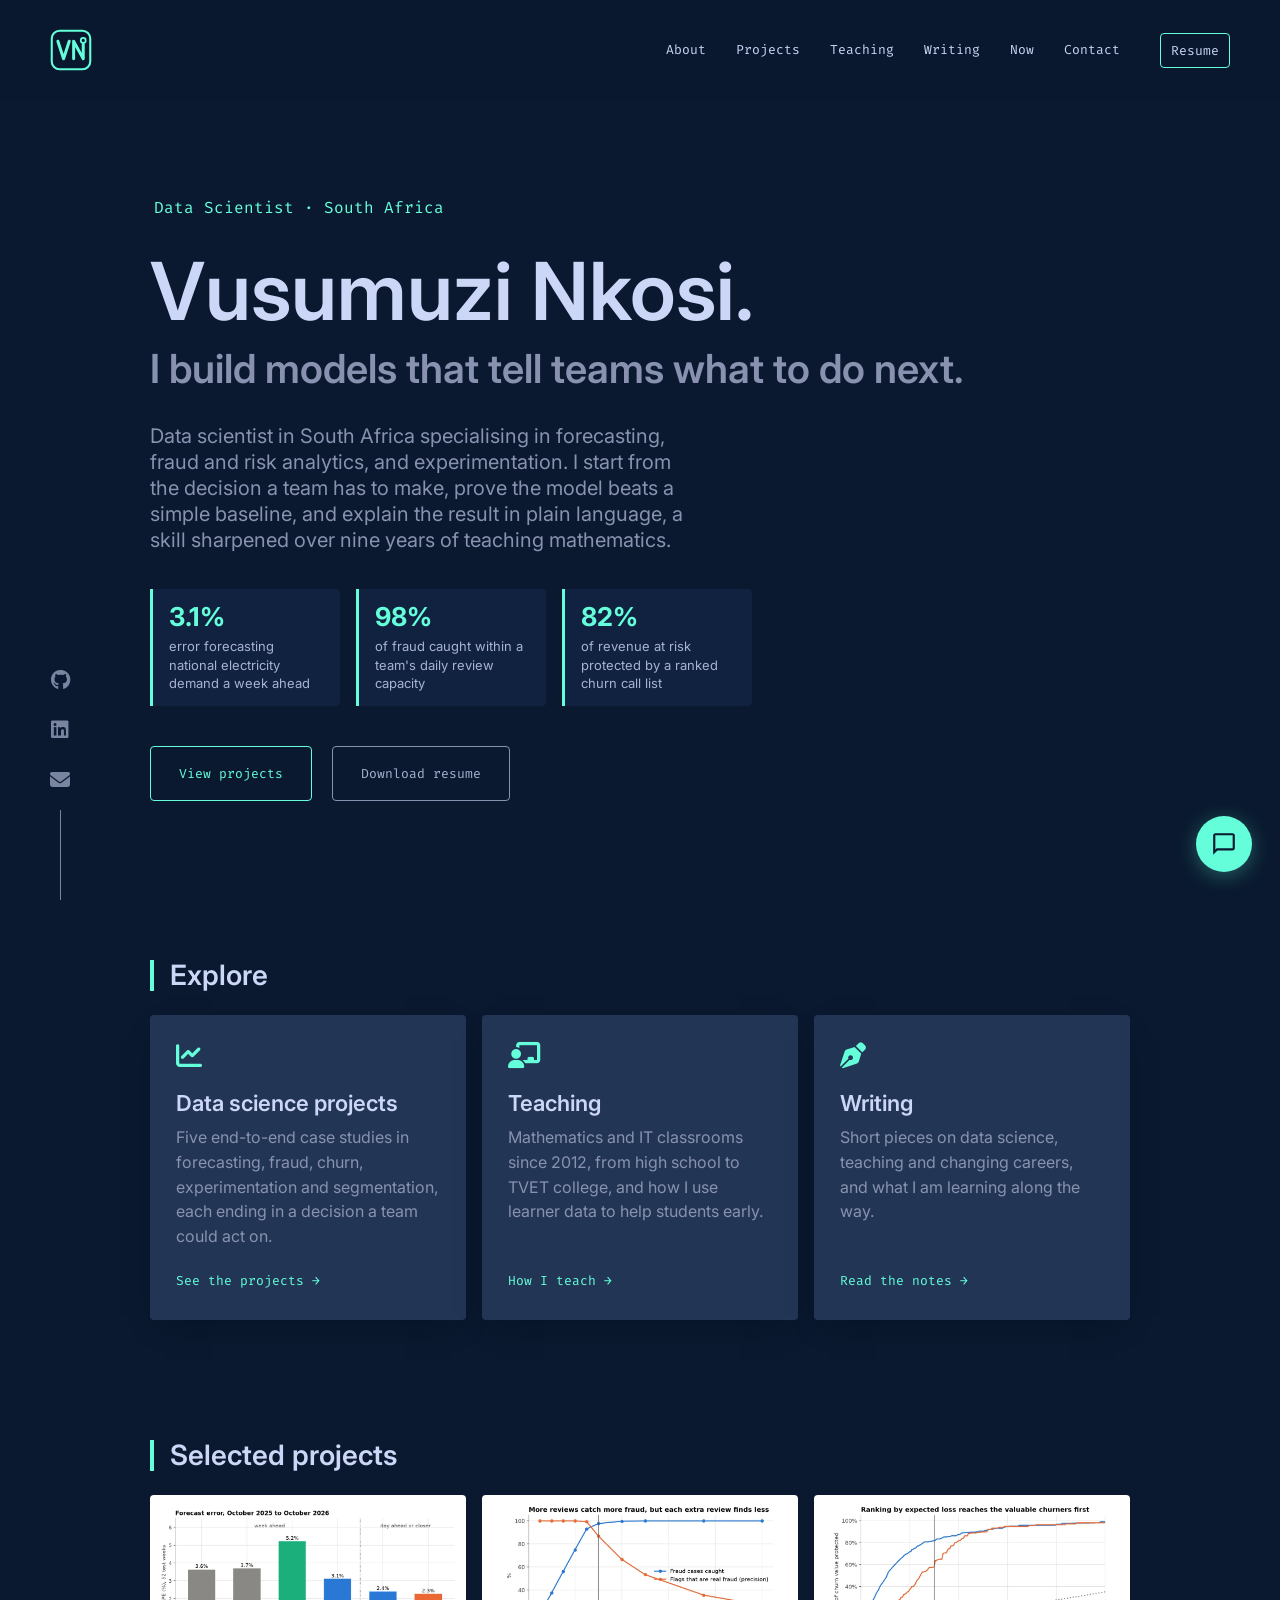
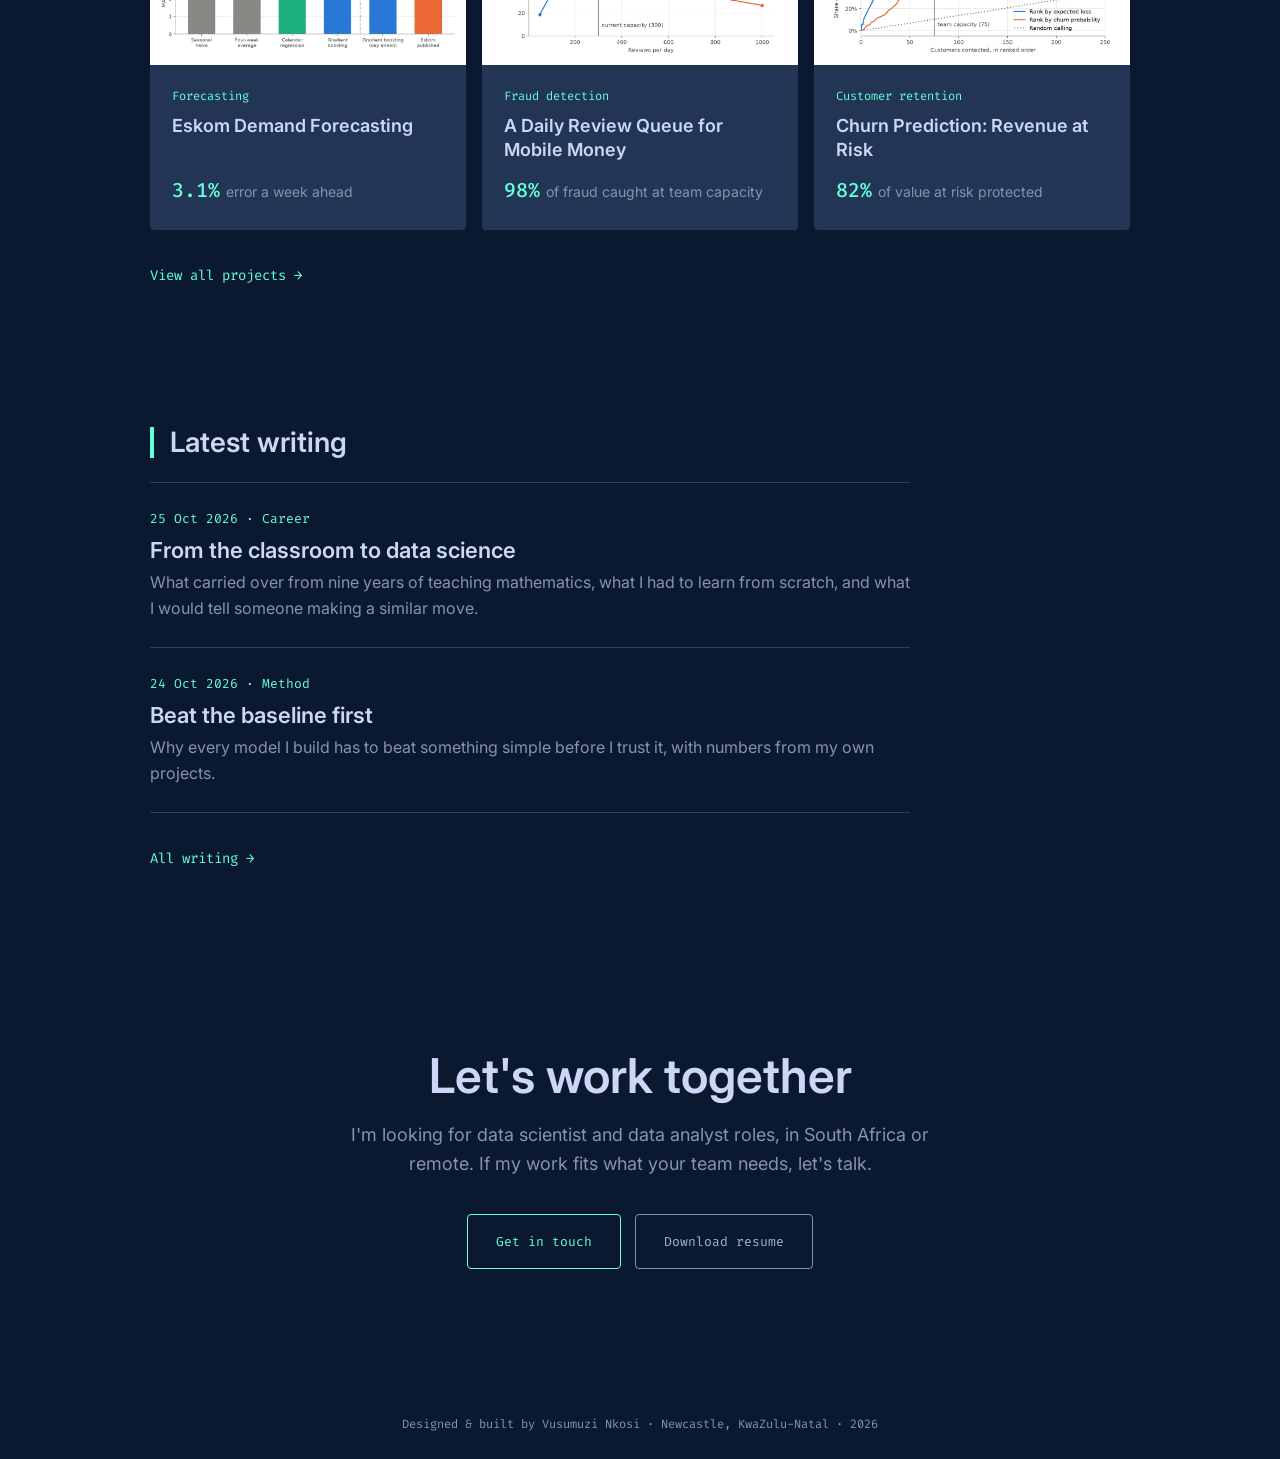
==== index.html @ 7692be63 "Make secondary buttons look the same on every page The homepage hero showed 'Download resume' in gre" ====
<!DOCTYPE html>
<html lang="en">
<head>
    <meta charset="UTF-8">
    <meta name="viewport" content="width=device-width, initial-scale=1.0">
    <title>Vusumuzi Nkosi | Data Scientist | Forecasting, Fraud &amp; Risk Analytics, Experimentation</title>
    <meta name="description" content="Data scientist in South Africa and mathematics lecturer at Majuba TVET College. Projects in forecasting, fraud detection, churn, A/B testing and segmentation, plus writing on data science, teaching and changing careers.">
    <meta property="og:type" content="website">
    <meta property="og:title" content="Vusumuzi Nkosi | Data Scientist | Forecasting, Fraud &amp; Risk Analytics, Experimentation">
    <meta property="og:description" content="Data scientist in South Africa and mathematics lecturer at Majuba TVET College. Projects in forecasting, fraud detection, churn, A/B testing and segmentation, plus writing on data science, teaching and changing careers.">
    <meta property="og:url" content="https://vusumuzinkosi.github.io/">
    <meta property="og:image" content="https://vusumuzinkosi.github.io/assets/images/social-preview.jpg">
    <meta property="og:image:width" content="1200">
    <meta property="og:image:height" content="630">
    <meta property="og:site_name" content="Vusumuzi Nkosi">
    <meta name="twitter:card" content="summary_large_image">
    <meta name="twitter:image" content="https://vusumuzinkosi.github.io/assets/images/social-preview.jpg">
    <link rel="canonical" href="https://vusumuzinkosi.github.io/">
    <meta name="theme-color" content="#0a192f">
    <script type="application/ld+json">
{
      "@context": "https://schema.org",
      "@type": "Person",
      "name": "Vusumuzi Nkosi",
      "jobTitle": "Data Scientist",
      "url": "https://vusumuzinkosi.github.io/",
      "image": "https://vusumuzinkosi.github.io/assets/images/profile-photo.jpg",
      "email": "mailto:vusizwe@rocketmail.com",
      "address": {
        "@type": "PostalAddress",
        "addressLocality": "Newcastle",
        "addressRegion": "KwaZulu-Natal",
        "addressCountry": "ZA"
      },
      "sameAs": [
        "https://github.com/vusumuzinkosi",
        "https://www.linkedin.com/in/vusumuzinkosi/"
      ],
      "knowsAbout": [
        "Data science",
        "Machine learning",
        "Time-series forecasting",
        "Fraud detection",
        "Churn prediction",
        "A/B testing",
        "Customer segmentation",
        "Python",
        "SQL"
      ],
      "alumniOf": [
        {
          "@type": "CollegeOrUniversity",
          "name": "University of South Africa"
        },
        {
          "@type": "CollegeOrUniversity",
          "name": "University of the Western Cape"
        }
      ]
    }
    </script>
    <link rel="icon" type="image/svg+xml" href="favicon.svg">
    <link rel="icon" type="image/png" sizes="32x32" href="favicon-32x32.png">
    <link rel="apple-touch-icon" sizes="180x180" href="apple-touch-icon.png">
    <link rel="preconnect" href="https://fonts.googleapis.com">
    <link rel="preconnect" href="https://fonts.gstatic.com" crossorigin>
    <link href="https://fonts.googleapis.com/css2?family=Fira+Code:wght@300;400;500;600&family=Inter:wght@300;400;500;600;700&display=swap" rel="stylesheet">
    <link rel="stylesheet" href="https://cdnjs.cloudflare.com/ajax/libs/font-awesome/6.4.2/css/all.min.css">
    <link rel="stylesheet" href="assets/css/style.css?v=20261024f">
    <link rel="stylesheet" href="assets/css/site.css?v=20261025a">
    <link rel="stylesheet" href="chatbot/chatbot.css?v=20261024f">
</head>
<body>
    <a class="skip-link" href="#main">Skip to content</a>

    <div class="social-links-fixed">
        <ul>
            <li><a href="https://github.com/vusumuzinkosi" target="_blank" rel="noopener" aria-label="GitHub"><i class="fab fa-github"></i></a></li>
            <li><a href="https://www.linkedin.com/in/vusumuzinkosi/" target="_blank" rel="noopener" aria-label="LinkedIn"><i class="fab fa-linkedin"></i></a></li>
            <li><a href="mailto:vusizwe@rocketmail.com" aria-label="Email"><i class="fas fa-envelope"></i></a></li>
        </ul>
    </div>

    <header class="header">
        <nav class="nav" aria-label="Main">
            <div class="nav-logo">
                <a href="./" aria-label="Vusumuzi Nkosi, home"><svg class="logo-mark" viewBox="0 0 48 48" width="42" height="42" aria-hidden="true" focusable="false"><rect x="2" y="2" width="44" height="44" rx="9" fill="none" stroke="#64ffda" stroke-width="2.4"/><polyline points="9,14 15.5,34 22,14" fill="none" stroke="#64ffda" stroke-width="3.4" stroke-linecap="round" stroke-linejoin="round"/><polyline points="27,34 27,14 38,34 38,17" fill="none" stroke="#64ffda" stroke-width="3.4" stroke-linecap="round" stroke-linejoin="round"/><circle cx="38" cy="13" r="2.8" fill="#0a192f" stroke="#64ffda" stroke-width="2"/></svg></a>
            </div>
            <button class="nav-toggle" type="button" aria-controls="nav-menu" aria-expanded="false" aria-label="Open menu"><span></span></button>
            <div class="nav-menu" id="nav-menu">
                <ol>
                    <li><a href="about.html">About</a></li>
                    <li><a href="projects/">Projects</a></li>
                    <li><a href="teaching.html">Teaching</a></li>
                    <li><a href="writing/">Writing</a></li>
                    <li><a href="now.html">Now</a></li>
                    <li><a href="contact.html">Contact</a></li>
                </ol>
                <a href="assets/Vusumuzi_Nkosi_Resume.pdf?v=20261024h" target="_blank" rel="noopener" class="nav-cv-button">Resume</a>
            </div>
        </nav>
    </header>
    <div class="nav-scrim"></div>

    <main id="main">
        <section class="hero">
            <div class="container">
                <p class="hero-intro">Data Scientist &middot; South Africa</p>
                <h1 class="hero-title">Vusumuzi Nkosi.</h1>
                <p class="hero-subtitle">I build models that tell teams what to do next.</p>
                <p class="hero-description">
                    Data scientist in South Africa specialising in forecasting, fraud and risk analytics,
                    and experimentation. I start from the decision a team has to make, prove the model
                    beats a simple baseline, and explain the result in plain language, a skill sharpened
                    over nine years of teaching mathematics.
                </p>
                <ul class="hero-highlights">
                    <li><strong>3.1%</strong><span>error forecasting national electricity demand a week ahead</span></li>
                    <li><strong>98%</strong><span>of fraud caught within a team's daily review capacity</span></li>
                    <li><strong>82%</strong><span>of revenue at risk protected by a ranked churn call list</span></li>
                </ul>
                <a href="projects/" class="cta-button">View projects</a>
                <a href="assets/Vusumuzi_Nkosi_Resume.pdf?v=20261024h" class="cta-button cta-secondary" target="_blank" rel="noopener">Download resume</a>
            </div>
        </section>

        <section class="page-section" aria-labelledby="explore-h">
            <h2 class="section-heading" id="explore-h">Explore</h2>
            <ul class="explore-grid">
                <li><a class="explore-card" href="projects/">
                    <i class="fas fa-chart-line" aria-hidden="true"></i>
                    <h3>Data science projects</h3>
                    <p>Five end-to-end case studies in forecasting, fraud, churn, experimentation and segmentation, each ending in a decision a team could act on.</p>
                    <span class="card-link">See the projects &rarr;</span>
                </a></li>
                <li><a class="explore-card" href="teaching.html">
                    <i class="fas fa-chalkboard-teacher" aria-hidden="true"></i>
                    <h3>Teaching</h3>
                    <p>Mathematics and IT classrooms since 2012, from high school to TVET college, and how I use learner data to help students early.</p>
                    <span class="card-link">How I teach &rarr;</span>
                </a></li>
                <li><a class="explore-card" href="writing/">
                    <i class="fas fa-pen-nib" aria-hidden="true"></i>
                    <h3>Writing</h3>
                    <p>Short pieces on data science, teaching and changing careers, and what I am learning along the way.</p>
                    <span class="card-link">Read the notes &rarr;</span>
                </a></li>
            </ul>
        </section>

        <section class="page-section" aria-labelledby="sel-h">
            <h2 class="section-heading" id="sel-h">Selected projects</h2>
            <ul class="mini-projects">
                    <li><a class="mini-project" href="projects/eskom-demand-forecasting.html">
                        <img src="assets/images/projects/eskom-model-comparison.webp" alt="" loading="lazy" width="1000" height="485">
                        <div class="mini-body">
                            <p class="mini-overline">Forecasting</p>
                            <h3>Eskom Demand Forecasting</h3>
                            <p class="mini-stat"><strong>3.1%</strong>error a week ahead</p>
                        </div>
                    </a></li>
                    <li><a class="mini-project" href="projects/fraud-detection-mobile-money.html">
                        <img src="assets/images/projects/fraud-capacity-tradeoff.webp" alt="" loading="lazy" width="1000" height="564">
                        <div class="mini-body">
                            <p class="mini-overline">Fraud detection</p>
                            <h3>A Daily Review Queue for Mobile Money</h3>
                            <p class="mini-stat"><strong>98%</strong>of fraud caught at team capacity</p>
                        </div>
                    </a></li>
                    <li><a class="mini-project" href="projects/churn-prediction-revenue-at-risk.html">
                        <img src="assets/images/projects/churn-value-captured.webp" alt="" loading="lazy" width="1000" height="543">
                        <div class="mini-body">
                            <p class="mini-overline">Customer retention</p>
                            <h3>Churn Prediction: Revenue at Risk</h3>
                            <p class="mini-stat"><strong>82%</strong>of value at risk protected</p>
                        </div>
                    </a></li>
            </ul>
            <p class="section-more"><a href="projects/">View all projects &rarr;</a></p>
        </section>

        <section class="page-section" aria-labelledby="writing-h">
            <h2 class="section-heading" id="writing-h">Latest writing</h2>
            <ul class="post-list">
                    <li><a href="writing/from-the-classroom-to-data-science.html">
                        <span class="post-meta">25 Oct 2026 &middot; Career</span>
                        <h3>From the classroom to data science</h3>
                        <p>What carried over from nine years of teaching mathematics, what I had to learn from scratch, and what I would tell someone making a similar move.</p>
                    </a></li>
                    <li><a href="writing/beat-the-baseline-first.html">
                        <span class="post-meta">24 Oct 2026 &middot; Method</span>
                        <h3>Beat the baseline first</h3>
                        <p>Why every model I build has to beat something simple before I trust it, with numbers from my own projects.</p>
                    </a></li>
            </ul>
            <p class="section-more"><a href="writing/">All writing &rarr;</a></p>
        </section>

        <section class="closing-cta">
            <h2>Let's work together</h2>
            <p>I'm looking for data scientist and data analyst roles, in South Africa or remote. If my work fits what your team needs, let's talk.</p>
            <div class="button-row">
                <a class="cta-button" href="contact.html">Get in touch</a>
                <a class="cta-button cta-secondary" href="assets/Vusumuzi_Nkosi_Resume.pdf?v=20261024h" target="_blank" rel="noopener">Download resume</a>
            </div>
        </section>
    </main>

    <footer class="footer">
        <div class="footer-social">
            <ul>
                <li><a href="https://github.com/vusumuzinkosi" target="_blank" rel="noopener" aria-label="GitHub"><i class="fab fa-github"></i></a></li>
                <li><a href="https://www.linkedin.com/in/vusumuzinkosi/" target="_blank" rel="noopener" aria-label="LinkedIn"><i class="fab fa-linkedin"></i></a></li>
                <li><a href="mailto:vusizwe@rocketmail.com" aria-label="Email"><i class="fas fa-envelope"></i></a></li>
            </ul>
        </div>
        <div class="footer-content">
            <p>Designed &amp; built by <a href="https://github.com/vusumuzinkosi" target="_blank" rel="noopener">Vusumuzi Nkosi</a> &middot; Newcastle, KwaZulu-Natal &middot; <span data-year>2026</span></p>
        </div>
    </footer>

    <script src="assets/js/main.js?v=20261024f"></script>
    <script src="assets/js/site.js?v=20261024f"></script>
    <script src="chatbot/chatbot.js?v=20261024f" defer></script>
    <!-- Visitor statistics: GoatCounter (no cookies) -->
    <script data-goatcounter="https://vusumuzinkosi.goatcounter.com/count" async src="https://gc.zgo.at/count.js"></script>
</body>
</html>
---- assets/css/style.css ----
/* Brittany Chiang-inspired Portfolio CSS */

/* CSS Variables */
:root {
  --dark-navy: #0a192f;
  --navy: #112240;
  --light-navy: #233554;
  --lightest-navy: #303c55;
  --navy-shadow: rgba(2, 12, 27, 0.7);
  --dark-slate: #495670;
  --slate: #8892b0;
  --light-slate: #a8b2d1;  
  --lightest-slate: #ccd6f6;
  --white: #e6f1ff;
  --green: #64ffda;
  --green-tint: rgba(100, 255, 218, 0.1);
  --pink: #f57dff;
  --blue: #57cbff;

  --font-sans: "Inter", "SF Pro Text", -apple-system, system-ui, sans-serif;
  --font-mono: "Fira Code", "SF Mono", "Fira Mono", "Roboto Mono", monospace;

  --fz-xxs: 12px;
  --fz-xs: 13px;
  --fz-sm: 14px;
  --fz-md: 16px;
  --fz-lg: 18px;
  --fz-xl: 20px;
  --fz-xxl: 22px;
  --fz-heading: 32px;

  --border-radius: 4px;
  --nav-height: 100px;
  --nav-scroll-height: 70px;

  --tab-height: 42px;
  --tab-width: 120px;

  --easing: cubic-bezier(0.645, 0.045, 0.355, 1);
  --transition: all 0.25s cubic-bezier(0.645, 0.045, 0.355, 1);

  --hamburger-width: 30px;

  --ham-before: top 0.1s ease-in 0.25s, opacity 0.1s ease-in;
  --ham-before-active: top 0.1s ease-out, opacity 0.1s ease-out 0.12s;
  --ham-after: bottom 0.1s ease-in 0.25s, transform 0.22s cubic-bezier(0.55, 0.055, 0.675, 0.19);
  --ham-after-active: bottom 0.1s ease-out, transform 0.22s cubic-bezier(0.215, 0.61, 0.355, 1) 0.12s;
}

/* Global styles */
html {
  box-sizing: border-box;
  width: 100%;
  scroll-behavior: smooth;
}

*,
*:before,
*:after {
  box-sizing: inherit;
}

::selection {
  background-color: var(--lightest-navy);
  color: var(--lightest-slate);
}

:focus {
  outline: 2px dashed var(--green);
  outline-offset: 3px;
}

:focus:not(:focus-visible) {
  outline: none;
  outline-offset: 0px;
}

:focus-visible {
  outline: 2px dashed var(--green);
  outline-offset: 3px;
}

html {
  scrollbar-width: thin;
  scrollbar-color: var(--dark-slate) var(--navy);
}

::-webkit-scrollbar {
  width: 12px;
}

::-webkit-scrollbar-track {
  background: var(--navy);
}

::-webkit-scrollbar-thumb {
  background-color: var(--dark-slate);
  border: 3px solid var(--navy);
  border-radius: 10px;
}

body {
  margin: 0;
  width: 100%;
  min-height: 100%;
  overflow-x: hidden;
  -moz-osx-font-smoothing: grayscale;
  -webkit-font-smoothing: antialiased;
  background-color: var(--dark-navy);
  color: var(--slate);
  font-family: var(--font-sans);
  font-size: var(--fz-xl);
  line-height: 1.3;
}

@media (max-width: 480px) {
  body {
    font-size: var(--fz-lg);
  }
}

body.loading * {
  cursor: wait !important;
}

#root {
  min-height: 100vh;
  padding-left: 200px;
}

@media (max-width: 1080px) {
  #root {
    padding-left: 0;
  }
}

main {
  margin: 0 auto;
  width: 100%;
  max-width: 1600px;
  min-height: 100vh;
  padding: 0 150px;
}

@media (max-width: 1080px) {
  main {
    padding: 0 100px;
  }
}
@media (max-width: 768px) {
  main {
    padding: 0 50px;
  }
}
@media (max-width: 480px) {
  main {
    padding: 0 25px;
  }
}

main.fillHeight {
  padding: 0 150px;
}

@media (max-width: 1080px) {
  main.fillHeight {
    padding: 0 100px;
  }
}
@media (max-width: 768px) {
  main.fillHeight {
    padding: 0 50px;
  }
}
@media (max-width: 480px) {
  main.fillHeight {
    padding: 0 25px;
  }
}

section {
  margin: 0 auto;
  padding: 100px 0;
  max-width: 1000px;
}

@media (max-width: 768px) {
  section {
    padding: 80px 0;
  }
}

@media (max-width: 480px) {
  section {
    padding: 60px 0;
  }
}

h1,
h2,
h3,
h4,
h5,
h6 {
  margin: 0 0 10px 0;
  font-weight: 600;
  color: var(--lightest-slate);
  line-height: 1.1;
}

.container {
  width: 100%;
  max-width: 1000px;
}

/* Navigation Header */
.nav-header {
  display: flex;
  justify-content: space-between;
  align-items: center;
  position: fixed;
  top: 0;
  z-index: 11;
  padding: 0px 50px;
  width: 100%;
  height: var(--nav-height);
  background-color: rgba(10, 25, 47, 0.85);
  backdrop-filter: blur(10px);
  transition: var(--transition);
  filter: none !important;
  pointer-events: auto !important;
  user-select: auto !important;
}

@media (max-width: 1080px) {
  .nav-header {
    padding: 0 40px;
  }
}

@media (max-width: 768px) {
  .nav-header {
    padding: 0 25px;
  }
}

.nav-container {
  display: flex;
  justify-content: space-between;
  align-items: center;
  width: 100%;
  color: var(--lightest-slate);
  font-family: var(--font-mono);
  counter-reset: item 0;
  z-index: 12;
}

.nav-logo {
  display: flex;
  justify-content: center;
  align-items: center;
}

.nav-logo a {
  color: var(--green);
  text-decoration: none;
  display: block;
  width: 42px;
  height: 42px;
  line-height: 42px;
  text-align: center;
  border: 2px solid var(--green);
  border-radius: 4px;
  font-size: 18px;
  font-weight: 600;
  transition: var(--transition);
}

.nav-logo a:hover,
.nav-logo a:focus {
  background-color: var(--green-tint);
  transform: translate(-4px, -4px);
  box-shadow: 4px 4px 0 0 var(--green);
}

.nav-menu {
  display: flex;
  align-items: center;
}

.nav-menu ol {
  display: flex;
  justify-content: space-between;
  align-items: center;
  padding: 0;
  margin: 0;
  list-style: none;
}

.nav-menu li {
  margin: 0 5px;
  position: relative;
  counter-increment: item 1;
  font-size: var(--fz-xs);
}

.nav-menu a {
  padding: 10px;
  text-decoration: none;
  color: inherit;
  transition: var(--transition);
}

.nav-menu a:before {
  content: "0" counter(item) ".";
  margin-right: 5px;
  color: var(--green);
  font-size: var(--fz-xxs);
  text-align: right;
}

.nav-menu a:hover,
.nav-menu a:focus {
  color: var(--green);
}

.nav-resume .cta-button {
  margin-top: 0;
  margin-left: 15px;
  font-size: var(--fz-xs);
}

@media (max-width: 768px) {
  .nav-header {
    height: var(--nav-scroll-height);
  }
  
  .nav-menu {
    display: none;
  }
  
  .nav-resume {
    display: none;
  }
}

/* Side Elements */
.fixed-social {
  width: 40px;
  position: fixed;
  bottom: 0;
  left: 40px;
  right: auto;
  z-index: 10;
  color: var(--light-slate);
}

@media (max-width: 1080px) {
  .fixed-social {
    left: 20px;
    right: auto;
  }
}

@media (max-width: 768px) {
  .fixed-social {
    display: none;
  }
}

.fixed-social:after {
  content: '';
  display: block;
  width: 1px;
  height: 90px;
  margin: 0 auto;
  background-color: var(--light-slate);
}

.fixed-social ul {
  display: flex;
  flex-direction: column;
  align-items: center;
  margin: 0;
  padding: 0;
  list-style: none;
}

.fixed-social ul:after {
  content: '';
  display: block;
  width: 1px;
  height: 90px;
  background-color: var(--light-slate);
}

.fixed-social li {
  position: relative;
}

.fixed-social a {
  padding: 10px;
  text-decoration: none;
  color: inherit;
  transition: var(--transition);
  writing-mode: vertical-rl;
  font-family: var(--font-mono);
  font-size: var(--fz-xxs);
  line-height: var(--fz-lg);
  letter-spacing: 0.1em;
}

.fixed-social a:hover,
.fixed-social a:focus {
  transform: translateY(-3px);
  color: var(--green);
}

.fixed-social svg {
  width: 20px;
  height: 20px;
  transform: translateY(-4px);
}

/* Main Content */
main {
  margin: 0 auto;
  width: 100%;
  max-width: 1600px;
  min-height: 100vh;
  padding: 0 150px;
}

@media (max-width: 1080px) {
  main {
    padding: 0 100px;
  }
}

@media (max-width: 768px) {
  main {
    padding: 0 50px;
  }
}

@media (max-width: 480px) {
  main {
    padding: 0 25px;
  }
}

/* Mixed Mixins */
.button {
  color: var(--green);
  background-color: transparent;
  border: 1px solid var(--green);
  border-radius: var(--border-radius);
  padding: 1.25rem 1.75rem;
  font-size: var(--fz-xs);
  font-family: var(--font-mono);
  line-height: 1;
  text-decoration: none;
  cursor: pointer;
  transition: var(--transition);
  user-select: none;
}

.button:hover,
.button:focus {
  background-color: var(--green-tint);
  outline: none;
}
.button:after {
  display: none !important;
}

/* Email link (fixed position) */
.email-link {
  position: fixed;
  bottom: 0;
  right: 40px;
  z-index: 10;
  writing-mode: vertical-rl;
  text-orientation: upright;
  opacity: 0.7;
  transition: var(--transition), opacity 0.3s ease;
}

.email-link.scrolled {
  opacity: 1;
  transform: translateX(-5px);
}

@media (max-width: 1080px) {
  .email-link {
    display: none;
  }
}

.email-link a {
  margin: 20px auto;
  padding: 10px;
  font-family: var(--font-mono);
  font-size: var(--fz-xxs);
  line-height: var(--fz-lg);
  letter-spacing: 0.1em;
  color: var(--light-slate);
  text-decoration: none;
  transition: var(--transition);
  display: flex;
  flex-direction: column;
  align-items: center;
}

.email-link a::after {
  content: '';
  display: block;
  width: 1px;
  height: 90px;
  margin: 0 auto;
  background-color: var(--light-slate);
}

.email-link a:hover,
.email-link a:focus {
  transform: translateY(-3px);
  color: var(--green);
}

/* Social links (fixed position) */
.social-links-fixed {
  position: fixed;
  bottom: 0;
  left: 40px;
  z-index: 10;
  width: auto;
  opacity: 0.7;
  transition: var(--transition), opacity 0.3s ease, transform 0.3s ease;
}

.social-links-fixed.scrolled {
  opacity: 1;
  transform: translateX(5px);
}

@media (max-width: 1080px) {
  .social-links-fixed {
    display: none;
  }
}

.social-links-fixed ul {
  display: flex;
  flex-direction: column;
  align-items: center;
  margin: 0;
  padding: 0;
  list-style: none;
}

.social-links-fixed ul:after {
  content: '';
  display: block;
  width: 1px;
  height: 90px;
  margin: 0 auto;
  background-color: var(--light-slate);
}

.social-links-fixed ul li {
  margin: 0 0 10px 0;
  padding: 0;
}

.social-links-fixed ul li a {
  padding: 10px;
  display: flex;
  justify-content: center;
  align-items: center;
  text-decoration: none;
  color: var(--light-slate);
  transition: var(--transition);
}

.social-links-fixed ul li a:hover,
.social-links-fixed ul li a:focus {
  transform: translateY(-3px);
  color: var(--green);
}

.social-links-fixed ul li a svg {
  width: 20px;
  height: 20px;
  fill: currentColor;
}

.social-links-fixed ul li a i {
  font-size: 20px;
}

/* Header */
.header {
  display: flex;
  justify-content: space-between;
  align-items: center;
  position: fixed;
  top: 0;
  z-index: 11;
  padding: 0px 50px;
  width: 100%;
  height: var(--nav-height);
  background-color: rgba(10, 25, 47, 0.85);
  backdrop-filter: blur(10px);
  transition: all 0.25s cubic-bezier(0.645, 0.045, 0.355, 1);
  transform: translateY(0px);
  filter: none !important;
  pointer-events: auto !important;
  user-select: auto !important;
}

.header.header-hidden {
  transform: translateY(-100%);
}

@media (max-width: 1080px) {
  .header {
    padding: 0 40px;
  }
}
@media (max-width: 768px) {
  .header {
    padding: 0 25px;
  }
}

.header .nav {
  display: flex;
  justify-content: space-between;
  align-items: center;
  width: 100%;
  color: var(--lightest-slate);
  font-family: var(--font-mono);
  counter-reset: item 0;
  z-index: 12;
}

.header .nav-logo {
  display: flex;
  justify-content: center;
  align-items: center;
}

.header .nav-logo a {
  color: var(--green);
  width: 42px;
  height: 42px;
  border: 2px solid var(--green);
  border-radius: 4px;
  display: flex;
  justify-content: center;
  align-items: center;
  text-decoration: none;
  font-size: var(--fz-lg);
  font-weight: 600;
  transition: var(--transition);
}

.header .nav-logo a:hover,
.header .nav-logo a:focus {
  background-color: var(--green-tint);
  transform: translate(-4px, -4px);
  box-shadow: 4px 4px 0 0 var(--green);
}

.header .nav-menu ol {
  display: flex;
  justify-content: space-between;
  align-items: center;
  padding: 0;
  margin: 0;
  list-style: none;
}

.header .nav-menu ol li {
  margin: 0 5px;
  position: relative;
  counter-increment: item 1;
  font-size: var(--fz-xs);
}

.header .nav-menu ol li a {
  padding: 10px;
  text-decoration: none;
  color: var(--lightest-slate);
  transition: var(--transition);
}

.header .nav-menu ol li a:hover,
.header .nav-menu ol li a:focus {
  color: var(--green);
  outline: 0;
}

.header .nav-menu ol li a span {
  color: var(--green);
  font-size: var(--fz-xxs);
  margin-right: 5px;
}

.header .nav-menu {
  display: flex;
  align-items: center;
  gap: 25px;
}

.nav-cv-button {
  color: var(--green);
  background-color: transparent;
  border: 1px solid var(--green);
  border-radius: var(--border-radius);
  padding: 0.75rem 1rem;
  font-size: var(--fz-xs);
  font-family: var(--font-mono);
  line-height: 1;
  text-decoration: none;
  cursor: pointer;
  transition: var(--transition);
  user-select: none;
}

.nav-cv-button:hover,
.nav-cv-button:focus {
  background-color: var(--green-tint);
  outline: none;
  transform: translateY(-1px);
}

/* Hero section */
.hero {
  display: flex;
  justify-content: center;
  align-items: flex-start;
  flex-direction: column;
  min-height: 100vh;
  padding: 0;
  padding-top: var(--nav-height);
}

@media (max-width: 768px) {
  .hero {
    padding-top: var(--nav-scroll-height);
  }
}

@media (max-width: 480px) and (max-height: 700px) {
  .hero {
    padding-bottom: 10vh;
  }
}

.hero h1 {
  margin: 0 0 30px 4px;
  color: var(--green);
  font-family: var(--font-mono);
  font-size: clamp(var(--fz-sm), 5vw, var(--fz-md));
  font-weight: 400;
}

@media (max-width: 480px) {
  .hero h1 {
    margin: 0 0 20px 2px;
  }
}

.hero h3 {
  margin-top: 10px;
  color: var(--slate);
  line-height: 0.9;
}

.hero p {
  margin: 20px 0 0;
  max-width: 540px;
}

.hero .hero-intro {
  margin: 0 0 30px 4px;
  color: var(--green);
  font-family: var(--font-mono);
  font-size: clamp(var(--fz-sm), 5vw, var(--fz-md));
  font-weight: 400;
}

.hero .hero-title {
  font-size: clamp(40px, 8vw, 80px);
}

.hero .hero-subtitle {
  font-size: clamp(24px, 5vw, 40px);
  margin-top: 10px;
  color: var(--slate);
  line-height: 1.2;
}

.hero .hero-description {
  margin: 30px 0 0;
  max-width: 540px;
}

.hero .cta-button {
  margin-top: 60px;
}

/* Section headings */
.section-heading {
  display: flex;
  align-items: center;
  position: relative;
  margin: 10px 0 40px;
  width: 100%;
  font-size: clamp(26px, 5vw, var(--fz-heading));
  white-space: nowrap;
}

.section-heading .section-number {
  position: relative;
  bottom: 4px;
  margin-right: 10px;
  color: var(--green);
  font-family: var(--font-mono);
  font-size: clamp(var(--fz-md), 3vw, var(--fz-xl));
  font-weight: 400;
}

@media (max-width: 480px) {
  .section-heading .section-number {
    margin-bottom: -3px;
    margin-right: 5px;
  }
}

.section-heading:after {
  content: '';
  display: block;
  position: relative;
  top: -5px;
  width: 300px;
  height: 1px;
  margin-left: 20px;
  background-color: var(--lightest-navy);
}

@media (max-width: 1080px) {
  .section-heading:after {
    width: 200px;
  }
}
@media (max-width: 768px) {
  .section-heading:after {
    width: 100px;
  }
}
@media (max-width: 600px) {
  .section-heading:after {
    width: 100%;
    margin-left: 10px;
  }
}

/* About section */
.about .about-content {
  display: grid;
  grid-template-columns: 3fr 2fr;
  gap: 50px;
}

@media (max-width: 768px) {
  .about .about-content {
    display: block;
  }
}

.about .about-content .about-text p {
  margin: 0 0 15px 0;
}

.about .about-content .about-text p:last-child,
.about .about-content .about-text p:last-of-type {
  margin: 0;
}

.about .about-content .about-text .skills-list {
  display: grid;
  grid-template-columns: repeat(2, minmax(140px, 200px));
  gap: 0px 10px;
  padding: 0;
  margin: 20px 0 0 0;
  overflow: hidden;
  list-style: none;
}

.about .about-content .about-text .skills-list li {
  position: relative;
  margin-bottom: 10px;
  padding-left: 20px;
  font-family: var(--font-mono);
  font-size: var(--fz-xs);
}

.about .about-content .about-text .skills-list li:before {
  content: '▹';
  position: absolute;
  left: 0;
  color: var(--green);
  font-size: var(--fz-sm);
  line-height: 12px;
}

.about .about-content .about-pic {
  position: relative;
  max-width: 300px;
}

@media (max-width: 768px) {
  .about .about-content .about-pic {
    margin: 50px auto 0;
    width: 70%;
  }
}

.about .about-content .about-pic .pic-wrapper {
  display: block;
  position: relative;
  width: 100%;
  border-radius: var(--border-radius);
  background-color: var(--green);
}

.about .about-content .about-pic .pic-wrapper:hover,
.about .about-content .about-pic .pic-wrapper:focus {
  background: transparent;
  outline: 0;
}

.about .about-content .about-pic .pic-wrapper:hover:after,
.about .about-content .about-pic .pic-wrapper:focus:after {
  top: 15px;
  left: 15px;
}

.about .about-content .about-pic .pic-wrapper:hover .img,
.about .about-content .about-pic .pic-wrapper:focus .img {
  filter: none;
  mix-blend-mode: normal;
}

.about .about-content .about-pic .pic-wrapper .img {
  position: relative;
  border-radius: var(--border-radius);
  mix-blend-mode: multiply;
  filter: grayscale(100%) contrast(1);
  transition: var(--transition);
}

.about .about-content .about-pic .pic-wrapper:before,
.about .about-content .about-pic .pic-wrapper:after {
  content: '';
  display: block;
  position: absolute;
  width: 100%;
  height: 100%;
  border-radius: var(--border-radius);
  transition: var(--transition);
}

.about .about-content .about-pic .pic-wrapper:before {
  top: 0;
  left: 0;
  background-color: var(--navy);
  mix-blend-mode: screen;
}

.about .about-content .about-pic .pic-wrapper:after {
  border: 2px solid var(--green);
  top: 20px;
  left: 20px;
  z-index: -1;
}

.about .about-content .about-pic .pic-wrapper img {
  width: 100%;
  max-width: 100%;
  vertical-align: middle;
  border-radius: var(--border-radius);
  position: relative;
  mix-blend-mode: multiply;
  filter: grayscale(100%) contrast(1);
  transition: var(--transition);
}

/* Work/Projects section */
.work .projects-list .project {
  position: relative;
  display: grid;
  gap: 10px;
  grid-template-columns: repeat(12, 1fr);
  align-items: center;
}

@media (max-width: 768px) {
  .work .projects-list .project {
    box-shadow: 0 10px 30px -15px var(--navy-shadow);
    transition: var(--transition);
  }

  .work .projects-list .project:hover,
  .work .projects-list .project:focus {
    box-shadow: 0 20px 30px -15px var(--navy-shadow);
  }
}

.work .projects-list .project:not(:last-of-type) {
  margin-bottom: 100px;
}

@media (max-width: 768px) {
  .work .projects-list .project:not(:last-of-type) {
    margin-bottom: 70px;
  }
}

@media (max-width: 480px) {
  .work .projects-list .project:not(:last-of-type) {
    margin-bottom: 30px;
  }
}

.work .projects-list .project:nth-of-type(odd) .project-content {
  grid-column: 7 / -1;
  text-align: right;
}

@media (max-width: 1080px) {
  .work .projects-list .project:nth-of-type(odd) .project-content {
    grid-column: 5 / -1;
  }
}
@media (max-width: 768px) {
  .work .projects-list .project:nth-of-type(odd) .project-content {
    grid-column: 1 / -1;
    padding: 40px 40px 30px;
    text-align: left;
  }
}
@media (max-width: 480px) {
  .work .projects-list .project:nth-of-type(odd) .project-content {
    padding: 25px 25px 20px;
  }
}

.work .projects-list .project:nth-of-type(odd) .project-tech-list {
  justify-content: flex-end;
}

@media (max-width: 768px) {
  .work .projects-list .project:nth-of-type(odd) .project-tech-list {
    justify-content: flex-start;
  }
}

.work .projects-list .project:nth-of-type(odd) .project-tech-list li {
  margin: 0 0 5px 20px;
}

@media (max-width: 768px) {
  .work .projects-list .project:nth-of-type(odd) .project-tech-list li {
    margin: 0 10px 5px 0;
  }
}

.work .projects-list .project:nth-of-type(odd) .project-links {
  justify-content: flex-end;
  margin-left: 0;
  margin-right: -10px;
}

@media (max-width: 768px) {
  .work .projects-list .project:nth-of-type(odd) .project-links {
    justify-content: flex-start;
    margin-left: -10px;
    margin-right: 0;
  }
}

.work .projects-list .project:nth-of-type(odd) .project-image {
  grid-column: 1 / 8;
}

@media (max-width: 768px) {
  .work .projects-list .project:nth-of-type(odd) .project-image {
    grid-column: 1 / -1;
  }
}

.work .projects-list .project .project-content {
  position: relative;
  grid-column: 1 / 7;
  grid-row: 1 / -1;
  z-index: 2;
}

@media (max-width: 1080px) {
  .work .projects-list .project .project-content {
    grid-column: 1 / 9;
  }
}

@media (max-width: 768px) {
  .work .projects-list .project .project-content {
    display: flex;
    flex-direction: column;
    justify-content: center;
    height: 100%;
    grid-column: 1 / -1;
    padding: 40px 40px 30px;
    z-index: 5;
  }
}

@media (max-width: 480px) {
  .work .projects-list .project .project-content {
    padding: 30px 25px 20px;
  }
}

.work .projects-list .project .project-overline {
  margin: 10px 0;
  color: var(--green);
  font-family: var(--font-mono);
  font-size: var(--fz-xs);
  font-weight: 400;
}

.work .projects-list .project .project-title {
  color: var(--lightest-slate);
  font-size: clamp(24px, 5vw, 28px);
}

@media (min-width: 768px) {
  .work .projects-list .project .project-title {
    margin: 0 0 20px;
  }
}

@media (max-width: 768px) {
  .work .projects-list .project .project-title {
    color: var(--white);
  }

  .work .projects-list .project .project-title a {
    position: static;
  }

  .work .projects-list .project .project-title a:before {
    content: '';
    display: block;
    position: absolute;
    z-index: 0;
    width: 100%;
    height: 100%;
    top: 0;
    left: 0;
  }
}

.work .projects-list .project .project-title a {
  text-decoration: none;
  color: inherit;
}

.work .projects-list .project .project-title a:hover,
.work .projects-list .project .project-title a:focus {
  color: var(--green);
}

.work .projects-list .project .project-description {
  box-shadow: 0 10px 30px -15px var(--navy-shadow);
  transition: var(--transition);
}

@media (max-width: 768px) {
  .work .projects-list .project .project-description {
    padding: 20px 0;
    background-color: transparent;
    box-shadow: none;
  }

  .work .projects-list .project .project-description:hover {
    box-shadow: none;
  }
}

.work .projects-list .project .project-description strong {
  color: var(--white);
  font-weight: normal;
}

.work .projects-list .project .project-description p {
  position: relative;
  z-index: 2;
  padding: 25px;
  border-radius: var(--border-radius);
  background-color: var(--light-navy);
  color: var(--light-slate);
  font-size: var(--fz-lg);
}

@media (max-width: 768px) {
  .work .projects-list .project .project-description p {
    padding: 0;
    background-color: transparent;
    color: var(--lightest-slate);
  }
}

.work .projects-list .project .project-description p a {
  color: var(--white);
}

.work .projects-list .project .project-tech-list {
  display: flex;
  flex-wrap: wrap;
  position: relative;
  z-index: 2;
  margin: 25px 0 10px;
  padding: 0;
  list-style: none;
}

.work .projects-list .project .project-tech-list li {
  margin: 0 20px 5px 0;
  color: var(--light-slate);
  font-family: var(--font-mono);
  font-size: var(--fz-xs);
  white-space: nowrap;
}

@media (max-width: 768px) {
  .work .projects-list .project .project-tech-list li {
    margin: 0 10px 5px 0;
    color: var(--lightest-slate);
  }

  .work .projects-list .project .project-tech-list li:last-of-type {
    margin-right: 0;
  }
}

.work .projects-list .project .project-links {
  display: flex;
  align-items: center;
  position: relative;
  margin-top: 10px;
  margin-left: -10px;
  color: var(--lightest-slate);
}

.work .projects-list .project .project-links a {
  display: flex;
  justify-content: center;
  align-items: center;
  padding: 10px;
  text-decoration: none;
  color: inherit;
  transition: var(--transition);
}

.work .projects-list .project .project-links a:hover,
.work .projects-list .project .project-links a:focus {
  color: var(--green);
}

.work .projects-list .project .project-links a svg {
  width: 20px;
  height: 20px;
  fill: currentColor;
}

.work .projects-list .project .project-links a i {
  font-size: 22px;
}

.work .projects-list .project .project-image {
  box-shadow: 0 10px 30px -15px var(--navy-shadow);
  transition: var(--transition);
  grid-column: 6 / -1;
  grid-row: 1 / -1;
  position: relative;
  z-index: 1;
  overflow: hidden;
  border-radius: var(--border-radius);
}

@media (max-width: 768px) {
  .work .projects-list .project .project-image {
    grid-column: 1 / -1;
    height: 100%;
    opacity: 0.25;
  }
}

.work .projects-list .project .project-image a {
  width: 100%;
  height: 100%;
  background-color: transparent;
  border-radius: var(--border-radius);
  vertical-align: middle;
  display: block;
  position: relative;
  overflow: hidden;
}

.work .projects-list .project .project-image a:hover,
.work .projects-list .project .project-image a:focus {
  background: transparent;
  outline: 0;
}

.work .projects-list .project .project-image a:hover:before,
.work .projects-list .project .project-image a:focus:before,
.work .projects-list .project .project-image a:hover .img,
.work .projects-list .project .project-image a:focus .img {
  background: transparent;
  filter: none;
}

.work .projects-list .project .project-image a:before {
  content: '';
  position: absolute;
  width: 100%;
  height: 100%;
  top: 0;
  left: 0;
  right: 0;
  bottom: 0;
  background-color: transparent;
  mix-blend-mode: normal;
  transition: var(--transition);
}

.work .projects-list .project .project-image .img,
.work .projects-list .project .project-image img {
  border-radius: var(--border-radius);
  mix-blend-mode: normal;
  filter: none;
  width: 100%;
  height: 100%;
  object-fit: cover;
  display: block;
}

@media (max-width: 768px) {
  .work .projects-list .project .project-image .img,
  .work .projects-list .project .project-image img {
    object-fit: cover;
    width: 100%;
    height: 100%;
    filter: brightness(50%);
  }
}

.work .projects-list .project .project-image img {
  width: 100%;
  max-width: 100%;
  vertical-align: middle;
  transition: var(--transition);
}

/* Experience section */
.experience {
  max-width: 900px;
  margin: 0 auto;
  padding: 100px 0;
}

@media (max-width: 768px) {
  .experience {
    padding: 60px 0;
  }
}

.experience-content {
  margin-top: 40px;
}

.experience-item {
  position: relative;
  padding-left: 30px;
  border-left: 2px solid var(--green);
  margin-bottom: 40px;
}

.experience-title {
  color: var(--lightest-slate);
  font-size: var(--fz-xxl);
  font-weight: 600;
  margin-bottom: 4px;
}

.experience-company {
  color: var(--green);
  font-family: var(--font-mono);
  font-size: var(--fz-sm);
  margin-bottom: 4px;
}

.experience-range {
  color: var(--light-slate);
  font-family: var(--font-mono);
  font-size: var(--fz-xs);
  margin-bottom: 20px;
}

.experience-list {
  list-style: none;
  padding: 0;
}

.experience-list li {
  position: relative;
  padding-left: 20px;
  margin-bottom: 10px;
  color: var(--slate);
  font-size: var(--fz-md);
  line-height: 1.5;
}

.experience-list li:before {
  content: '▹';
  position: absolute;
  left: 0;
  color: var(--green);
  font-size: var(--fz-sm);
}

/* Certifications */
.certifications {
  margin-top: 50px;
}

.certifications-title {
  color: var(--lightest-slate);
  font-size: var(--fz-xl);
  font-weight: 600;
  margin-bottom: 20px;
}

.certifications-list {
  list-style: none;
  padding: 0;
}

.certifications-list li {
  display: flex;
  justify-content: space-between;
  align-items: center;
  padding: 15px 20px;
  margin-bottom: 8px;
  background-color: var(--light-navy);
  border-radius: var(--border-radius);
  border-left: 3px solid var(--green);
  transition: var(--transition);
}

.certifications-list li:hover {
  transform: translateX(5px);
}

.cert-name {
  color: var(--lightest-slate);
  font-size: var(--fz-md);
  font-weight: 500;
}

.cert-org {
  color: var(--green);
  font-family: var(--font-mono);
  font-size: var(--fz-xs);
  white-space: nowrap;
  margin-left: 20px;
}

@media (max-width: 480px) {
  .certifications-list li {
    flex-direction: column;
    align-items: flex-start;
  }
  .cert-org {
    margin-left: 0;
    margin-top: 4px;
    white-space: normal;
  }
}

/* Contact section */
.contact {
  max-width: 600px;
  margin: 0 auto 100px;
  text-align: center;
}

@media (max-width: 768px) {
  .contact {
    margin: 0 auto 50px;
  }
}

.contact .overline {
  display: block;
  margin-bottom: 20px;
  color: var(--green);
  font-family: var(--font-mono);
  font-size: var(--fz-md);
  font-weight: 400;
}

.contact .overline:before {
  bottom: 0;
  font-size: var(--fz-sm);
}

.contact .overline:after {
  display: none;
}

.contact .contact-title {
  font-size: clamp(40px, 5vw, 60px);
}

.contact .contact-description {
  margin-bottom: 50px;
}

.contact .contact-button {
  color: var(--green);
  background-color: transparent;
  border: 1px solid var(--green);
  border-radius: var(--border-radius);
  padding: 1.25rem 1.75rem;
  font-size: var(--fz-xs);
  font-family: var(--font-mono);
  line-height: 1;
  text-decoration: none;
  cursor: pointer;
  transition: var(--transition);
  user-select: none;
}

.contact .contact-button:hover,
.contact .contact-button:focus {
  background-color: var(--green-tint);
  outline: none;
}

/* Footer */
.footer {
  display: flex;
  justify-content: center;
  align-items: center;
  flex-direction: column;
  height: auto;
  min-height: 70px;
  padding: 15px;
  text-align: center;
}

.footer .footer-content p {
  margin: 0;
  font-family: var(--font-mono);
  font-size: var(--fz-xxs);
  line-height: 1;
}

.footer .footer-content p a {
  color: inherit;
  text-decoration: none;
}

.footer .footer-content p a:hover,
.footer .footer-content p a:focus {
  color: var(--green);
}

@media (min-width: 1081px) {
  .footer .footer-social {
    display: none;
  }
}

.footer .footer-social ul {
  display: flex;
  justify-content: center;
  align-items: center;
  list-style: none;
  padding: 0;
  margin: 20px 0 0 0;
}

.footer .footer-social ul li {
  margin: 0 10px;
}

.footer .footer-social ul li a {
  color: var(--light-slate);
  text-decoration: none;
  transition: var(--transition);
}

.footer .footer-social ul li a:hover,
.footer .footer-social ul li a:focus {
  color: var(--green);
}

.footer .footer-social ul li a i {
  font-size: 20px;
}

/* Utility classes */
.cta-button {
  color: var(--green);
  background-color: transparent;
  border: 1px solid var(--green);
  border-radius: var(--border-radius);
  padding: 1.25rem 1.75rem;
  font-size: var(--fz-xs);
  font-family: var(--font-mono);
  line-height: 1;
  text-decoration: none;
  cursor: pointer;
  transition: var(--transition);
  user-select: none;
  margin-top: 50px;
  display: inline-block;
}

@media (max-width: 768px) {
  .cta-button {
    padding: 1rem 1.5rem;
    font-size: var(--fz-xxs);
    margin-top: 40px;
  }
}

@media (max-width: 480px) {
  .cta-button {
    padding: 0.875rem 1.25rem;
    margin-top: 30px;
  }
}

.cta-button:hover,
.cta-button:focus {
  background-color: var(--green-tint);
  outline: none;
  transform: translateY(-1px);
}

/* Animation */
@keyframes fadeIn {
  from {
    opacity: 0;
    transform: translateY(20px);
  }
  to {
    opacity: 1;
    transform: translateY(0);
  }
}

.fade-in {
  animation: fadeIn 0.6s ease-out;
}

/* Responsive design */
@media (max-width: 1080px) {
  #root {
    padding-left: 0;
  }
}

@media (max-width: 768px) {
  .section-heading:after {
    width: 100px;
  }
}

@media (max-width: 480px) {
  .section-heading:after {
    width: 100%;
    margin-left: 10px;
  }
}

/* Experience section */
.experience .experience-content {
  max-width: 700px;
}

.experience .experience-item {
  margin-bottom: 50px;
}

.experience .experience-position {
  color: var(--lightest-slate);
  font-size: var(--fz-xxl);
  font-weight: 500;
  line-height: 1.3;
  margin: 0 0 2px 0;
}

.experience .experience-company {
  color: var(--green);
  font-size: var(--fz-lg);
  font-weight: 400;
  line-height: 1.3;
  margin: 0 0 5px 0;
}

.experience .experience-company a {
  color: inherit;
  text-decoration: none;
}

.experience .experience-company a:hover,
.experience .experience-company a:focus {
  text-decoration: underline;
}

.experience .experience-duration {
  color: var(--light-slate);
  font-family: var(--font-mono);
  font-size: var(--fz-xs);
  margin: 0 0 30px 0;
}

.experience .experience-description {
  list-style: none;
  padding: 0;
  margin: 0;
}

.experience .experience-description li {
  position: relative;
  padding-left: 30px;
  margin-bottom: 10px;
  color: var(--slate);
  font-size: var(--fz-lg);
}

.experience .experience-description li:before {
  content: '▸';
  position: absolute;
  left: 0;
  color: var(--green);
  font-size: var(--fz-sm);
  line-height: 12px;
}

/* Other Projects section */
.other-projects {
  margin-top: 80px;
}

.other-projects-title {
  margin: 0 auto 50px;
  font-size: clamp(24px, 5vw, 28px);
  color: var(--lightest-slate);
  text-align: center;
}

.other-projects-grid {
  display: grid;
  grid-template-columns: repeat(auto-fill, minmax(300px, 1fr));
  gap: 15px;
  position: relative;
  margin-top: 50px;
}

@media (max-width: 1080px) {
  .other-projects-grid {
    grid-template-columns: repeat(auto-fill, minmax(250px, 1fr));
  }
}

.other-project {
  position: relative;
  cursor: default;
  transition: var(--transition);
  background-color: var(--light-navy);
  border-radius: var(--border-radius);
  padding: 2rem 1.75rem;
  height: 100%;
  box-shadow: 0 10px 30px -15px var(--navy-shadow);
}

.other-project:hover,
.other-project:focus-within {
  transform: translateY(-7px);
}

.other-project-header {
  display: flex;
  justify-content: space-between;
  align-items: center;
  margin-bottom: 35px;
}

.other-project .folder-icon {
  color: var(--green);
  font-size: 40px;
}

.other-project .project-links {
  display: flex;
  align-items: center;
  margin-right: -10px;
  color: var(--light-slate);
}

.other-project .project-links a {
  display: flex;
  justify-content: center;
  align-items: center;
  padding: 5px 7px;
  text-decoration: none;
  color: inherit;
  transition: var(--transition);
}

.other-project .project-links a:hover,
.other-project .project-links a:focus {
  color: var(--green);
}

.other-project .project-links a i {
  font-size: 22px;
}

.other-project-title {
  margin: 0 0 10px 0;
  color: var(--lightest-slate);
  font-size: var(--fz-xxl);
}

.other-project-title a {
  position: static;
  color: inherit;
  text-decoration: none;
}

.other-project-title a:before {
  content: '';
  display: block;
  position: absolute;
  z-index: 0;
  width: 100%;
  height: 100%;
  top: 0;
  left: 0;
}

.other-project-title a:hover,
.other-project-title a:focus {
  color: var(--green);
}

.other-project-description {
  color: var(--light-slate);
  font-size: 17px;
  line-height: 1.3;
}

.other-project-tech-list {
  display: flex;
  align-items: flex-end;
  flex-grow: 1;
  flex-wrap: wrap;
  padding: 0;
  margin: 20px 0 0 0;
  list-style: none;
}

.other-project-tech-list li {
  font-family: var(--font-mono);
  font-size: var(--fz-xxs);
  line-height: 1.75;
  margin-right: 15px;
  color: var(--light-slate);
}

.other-project-tech-list li:last-of-type {
  margin-right: 0;
}

/* Remove auto-numbering from Resume button */
.nav-cv-button::before {
  content: none !important;
}

/* Show More Button */
.show-more-container {
  text-align: center;
  margin-top: 50px;
}

.show-more-btn {
  background: transparent;
  border: 1px solid var(--green);
  border-radius: var(--border-radius);
  padding: 1.25rem 1.75rem;
  font-size: var(--fz-xs);
  font-family: var(--font-mono);
  color: var(--green);
  cursor: pointer;
  transition: var(--transition);
  text-decoration: none;
  display: inline-block;
}

.show-more-btn:hover,
.show-more-btn:focus {
  background-color: var(--green-tint);
  transform: translateY(-2px);
  outline: none;
}

/* Additional projects that will be shown/hidden */
.additional-projects {
  display: none;
  margin-top: 15px;
}

.additional-projects.show {
  display: grid;
  grid-template-columns: repeat(auto-fill, minmax(300px, 1fr));
  gap: 15px;
}

@media (max-width: 1080px) {
  .additional-projects.show {
    grid-template-columns: repeat(auto-fill, minmax(250px, 1fr));
  }
}

.work .projects-intro {
  max-width: 700px;
  color: var(--slate);
  font-size: var(--fz-lg);
}

.work .other-projects-grid {
  margin-top: 30px;
}

.other-project {
  display: flex;
  flex-direction: column;
}

.other-project .other-project-tech-list {
  align-content: flex-end;
}

.other-project .project-status {
  align-self: flex-start;
  margin: 0 0 12px 0;
  padding: 2px 10px;
  border: 1px solid var(--green);
  border-radius: var(--border-radius);
  color: var(--green);
  font-family: var(--font-mono);
  font-size: var(--fz-xxs);
}

.hero .cta-secondary {
  margin-left: 15px;
  border-color: var(--slate);
  color: var(--light-slate);
}

@media (max-width: 480px) {
  .hero .cta-secondary {
    margin-left: 0;
    margin-top: 15px;
  }
}

/* Small screens: keep only the logo and Resume button in the header */
@media (max-width: 768px) {
  .header .nav-menu ol {
    display: none;
  }
}

/* ── Featured projects ── */
.featured-project {
  display: grid;
  grid-template-columns: minmax(0, 5fr) minmax(0, 6fr);
  gap: 40px;
  align-items: center;
  padding: 36px;
  margin-top: 40px;
  background-color: var(--navy);
  border: 1px solid var(--lightest-navy);
  border-radius: 8px;
  box-shadow: 0 10px 30px -15px var(--navy-shadow);
}

.featured-project:nth-of-type(even) .featured-project-text {
  order: 2;
}

.featured-project-overline {
  margin: 0 0 8px;
  color: var(--green);
  font-family: var(--font-mono);
  font-size: var(--fz-xs);
  letter-spacing: 0.08em;
  text-transform: uppercase;
}

.featured-project-title {
  margin: 0 0 16px;
  font-size: clamp(22px, 3vw, 26px);
  line-height: 1.25;
  color: var(--lightest-slate);
}

.featured-project-title a {
  color: inherit;
  text-decoration: none;
}

.featured-project-title a:hover,
.featured-project-title a:focus {
  color: var(--green);
}

.featured-project-description {
  margin: 0 0 20px;
  color: var(--light-slate);
  font-size: var(--fz-md);
  line-height: 1.55;
}

.featured-project-metrics {
  display: grid;
  grid-template-columns: repeat(3, minmax(0, 1fr));
  gap: 12px;
  margin: 0 0 20px;
  padding: 0;
  list-style: none;
}

.featured-project-metrics li {
  padding: 12px;
  background-color: var(--light-navy);
  border-radius: var(--border-radius);
}

.featured-project-metrics strong {
  display: block;
  color: var(--green);
  font-size: 24px;
  line-height: 1.1;
}

.featured-project-metrics span {
  display: block;
  margin-top: 4px;
  color: var(--light-slate);
  font-size: var(--fz-xs);
  line-height: 1.35;
}

.featured-project-tech {
  display: flex;
  flex-wrap: wrap;
  gap: 6px 16px;
  margin: 0 0 18px;
  padding: 0;
  list-style: none;
  color: var(--slate);
  font-family: var(--font-mono);
  font-size: var(--fz-xxs);
}

.featured-project-link {
  color: var(--green);
  font-family: var(--font-mono);
  font-size: var(--fz-xs);
  text-decoration: none;
}

.featured-project-link:hover,
.featured-project-link:focus {
  text-decoration: underline;
}

.featured-project-chart {
  display: block;
  padding: 10px;
  background-color: #ffffff;
  border-radius: 6px;
  transition: var(--transition);
}

.featured-project-chart:hover,
.featured-project-chart:focus {
  transform: translateY(-3px);
}

.featured-project-chart img {
  display: block;
  width: 100%;
  height: auto;
}

.more-projects-title {
  margin: 70px 0 0;
  color: var(--lightest-slate);
  font-size: clamp(20px, 3vw, 24px);
}

@media (max-width: 900px) {
  .featured-project {
    grid-template-columns: 1fr;
    gap: 24px;
    padding: 24px;
  }

  .featured-project:nth-of-type(even) .featured-project-text {
    order: 0;
  }
}

@media (max-width: 480px) {
  .featured-project {
    padding: 18px;
  }

  .featured-project-metrics {
    grid-template-columns: 1fr;
  }
}

/* ── Navigation without template numbering ── */
.nav-menu a:before,
.header .nav-menu ol li a:before {
  content: none;
}

/* ── Section headings: accent bar instead of trailing rule ── */
.section-heading {
  padding-left: 16px;
  border-left: 4px solid var(--green);
}

.section-heading:after {
  display: none;
}

/* ── Contact actions ── */
.contact .contact-actions {
  display: flex;
  flex-wrap: wrap;
  justify-content: center;
  gap: 15px;
}

.contact .contact-actions .contact-button {
  margin-top: 0;
}

.contact .contact-button i {
  margin-right: 8px;
}

.contact .contact-button-secondary {
  border-color: var(--slate);
  color: var(--light-slate);
}

.contact .section-heading {
  justify-content: center;
  padding-left: 0;
  border-left: none;
  color: var(--green);
  font-family: var(--font-mono);
  font-size: var(--fz-md);
  font-weight: 400;
  letter-spacing: 0.08em;
  text-transform: uppercase;
}

/* ── Hero highlights ── */
.hero .hero-highlights {
  display: grid;
  grid-template-columns: repeat(3, minmax(0, 190px));
  gap: 16px;
  margin: 36px 0 0;
  padding: 0;
  list-style: none;
}

.hero .hero-highlights li {
  padding: 14px 16px;
  border-left: 3px solid var(--green);
  background-color: var(--navy);
  border-radius: 0 var(--border-radius) var(--border-radius) 0;
}

.hero .hero-highlights strong {
  display: block;
  color: var(--green);
  font-size: 26px;
  line-height: 1.1;
}

.hero .hero-highlights span {
  display: block;
  margin-top: 6px;
  color: var(--light-slate);
  font-size: var(--fz-xs);
  line-height: 1.4;
}

.hero .cta-button {
  margin-top: 40px;
}

@media (max-width: 600px) {
  .hero .hero-highlights {
    grid-template-columns: 1fr;
    gap: 10px;
    margin-top: 28px;
  }
}

/* Keep the portrait square instead of stretching to its height attribute */
.about .about-content .about-pic .pic-wrapper img {
  height: auto;
  aspect-ratio: 1 / 1;
  object-fit: cover;
}

/* Clear the fixed header on small screens now that the hero is taller */
@media (max-width: 768px) {
  .hero {
    padding-top: calc(var(--nav-height) + 20px);
    padding-bottom: 40px;
  }
}

/* Show the portrait in natural colour (no green tint) */
.about .about-content .about-pic .pic-wrapper {
  background-color: transparent;
}

.about .about-content .about-pic .pic-wrapper img,
.about .about-content .about-pic .pic-wrapper .img {
  filter: none;
  mix-blend-mode: normal;
}

.about .about-content .about-pic .pic-wrapper:before {
  background-color: transparent;
  mix-blend-mode: normal;
}

/* ── Experience timeline ── */
.xp-timeline {
  position: relative;
  margin: 40px 0 0;
  padding: 0 0 0 28px;
  list-style: none;
}

.xp-timeline:before {
  content: '';
  position: absolute;
  top: 8px;
  bottom: 8px;
  left: 6px;
  width: 2px;
  background: linear-gradient(var(--green), var(--lightest-navy));
}

.xp-item {
  position: relative;
  margin-bottom: 28px;
}

.xp-item:before {
  content: '';
  position: absolute;
  top: 26px;
  left: -28px;
  width: 14px;
  height: 14px;
  border: 3px solid var(--green);
  border-radius: 50%;
  background-color: var(--dark-navy);
}

.xp-card {
  padding: 24px 28px;
  background-color: var(--navy);
  border: 1px solid var(--lightest-navy);
  border-radius: 8px;
  box-shadow: 0 10px 30px -15px var(--navy-shadow);
  transition: var(--transition);
}

.xp-card:hover {
  border-color: var(--green);
}

.xp-head {
  display: flex;
  justify-content: space-between;
  align-items: flex-start;
  gap: 16px;
  margin-bottom: 14px;
}

.xp-role {
  margin: 0 0 4px;
  color: var(--lightest-slate);
  font-size: var(--fz-xl);
  line-height: 1.3;
}

.xp-org {
  margin: 0;
  color: var(--green);
  font-size: var(--fz-md);
}

.xp-dates {
  flex-shrink: 0;
  padding: 4px 12px;
  color: var(--light-slate);
  background-color: var(--light-navy);
  border-radius: 999px;
  font-family: var(--font-mono);
  font-size: var(--fz-xxs);
  white-space: nowrap;
}

.xp-points {
  margin: 0;
  padding: 0;
  list-style: none;
}

.xp-points li {
  position: relative;
  margin-bottom: 8px;
  padding-left: 18px;
  color: var(--light-slate);
  font-size: var(--fz-md);
  line-height: 1.55;
}

.xp-points li:before {
  content: '';
  position: absolute;
  top: 10px;
  left: 0;
  width: 6px;
  height: 6px;
  border-radius: 50%;
  background-color: var(--green);
}

.xp-tags {
  display: flex;
  flex-wrap: wrap;
  gap: 8px;
  margin: 16px 0 0;
  padding: 0;
  list-style: none;
}

.xp-tags li {
  padding: 3px 10px;
  color: var(--green);
  background-color: var(--green-tint);
  border-radius: 999px;
  font-family: var(--font-mono);
  font-size: var(--fz-xxs);
}

/* ── Education and certifications ── */
.edu-block {
  margin-top: 60px;
}

.edu-heading {
  margin: 0 0 20px;
  color: var(--lightest-slate);
  font-size: var(--fz-xxl);
}

.edu-grid,
.cert-grid {
  display: grid;
  grid-template-columns: repeat(auto-fill, minmax(260px, 1fr));
  gap: 14px;
  margin: 0;
  padding: 0;
  list-style: none;
}

.edu-card,
.cert-card {
  padding: 18px 20px;
  background-color: var(--navy);
  border: 1px solid var(--lightest-navy);
  border-radius: 8px;
  transition: var(--transition);
}

.edu-card:hover,
.cert-card:hover {
  border-color: var(--green);
  transform: translateY(-3px);
}

.edu-card {
  display: flex;
  flex-direction: column;
  gap: 6px;
}

.edu-card-current {
  border-color: var(--green);
}

.edu-year {
  color: var(--green);
  font-family: var(--font-mono);
  font-size: var(--fz-xxs);
}

.edu-name {
  display: block;
  color: var(--lightest-slate);
  font-size: var(--fz-md);
  font-weight: 600;
  line-height: 1.35;
}

.edu-org {
  display: block;
  margin-top: 2px;
  color: var(--slate);
  font-size: var(--fz-sm);
}

.cert-card {
  display: flex;
  align-items: flex-start;
  gap: 14px;
}

.cert-card i {
  margin-top: 2px;
  color: var(--green);
  font-size: 20px;
}

@media (max-width: 600px) {
  .xp-timeline {
    padding-left: 22px;
  }

  .xp-item:before {
    left: -22px;
    top: 22px;
  }

  .xp-card {
    padding: 18px;
  }

  .xp-head {
    flex-direction: column;
    gap: 8px;
  }

  .edu-grid,
  .cert-grid {
    grid-template-columns: 1fr;
  }
}

.featured-project-links {
  display: flex;
  flex-wrap: wrap;
  align-items: center;
  gap: 12px 22px;
}

.featured-project-link-primary {
  padding: 8px 14px;
  border: 1px solid var(--green);
  border-radius: var(--border-radius);
}

.featured-project-link-primary:hover,
.featured-project-link-primary:focus {
  background-color: var(--green-tint);
  text-decoration: none;
}
---- assets/css/site.css ----
/* ==========================================================================
   site.css - additions for the multi-page site.
   Loads after style.css and reuses its colour and font variables.
   ========================================================================== */

/* ---------- Navigation: current page + mobile menu ---------- */
.header .nav-menu ol li a[aria-current="page"] {
  color: var(--green);
}

.nav-toggle {
  display: none;
  position: relative;
  z-index: 20;
  width: 44px;
  height: 44px;
  padding: 0;
  border: 0;
  background: transparent;
  color: var(--green);
  cursor: pointer;
}

.nav-toggle span,
.nav-toggle span::before,
.nav-toggle span::after {
  position: absolute;
  left: 7px;
  width: 30px;
  height: 2px;
  border-radius: 2px;
  background: var(--green);
  transition: transform 0.25s var(--easing), opacity 0.2s ease, top 0.2s ease;
  content: "";
}
.nav-toggle span { top: 21px; }
.nav-toggle span::before { left: 0; top: -9px; }
.nav-toggle span::after { left: 0; top: 9px; width: 22px; }

.nav-open .nav-toggle span { background: transparent; }
.nav-open .nav-toggle span::before { top: 0; transform: rotate(45deg); }
.nav-open .nav-toggle span::after { top: 0; width: 30px; transform: rotate(-45deg); }

@media (max-width: 1000px) {
  .nav-toggle { display: block; }

  .header .nav-menu {
    position: fixed;
    top: 0;
    right: 0;
    bottom: 0;
    z-index: 15;
    display: flex;
    flex-direction: column;
    justify-content: center;
    gap: 40px;
    width: min(75vw, 400px);
    height: 100vh;
    padding: 50px 10px;
    background-color: var(--light-navy);
    box-shadow: -10px 0 30px -15px var(--navy-shadow);
    transform: translateX(100%);
    visibility: hidden;
    transition: transform 0.3s var(--easing), visibility 0.3s;
  }

  .nav-open .header .nav-menu {
    transform: translateX(0);
    visibility: visible;
  }

  .header .nav-menu ol {
    display: flex;
    flex-direction: column;
    gap: 6px;
  }

  .header .nav-menu ol li {
    margin: 0;
    font-size: clamp(var(--fz-sm), 4vw, var(--fz-lg));
    text-align: center;
  }

  .header .nav-menu ol li a {
    display: block;
    padding: 12px 20px;
  }

  .header .nav-menu ol li a::before {
    display: block;
    margin: 0 0 4px;
    font-size: var(--fz-sm);
  }

  .nav-open { overflow: hidden; }
  .nav-open main,
  .nav-open .footer { filter: blur(4px); }
}

.nav-scrim {
  display: none;
}
@media (max-width: 1000px) {
  .nav-open .nav-scrim {
    display: block;
    position: fixed;
    inset: 0;
    z-index: 10;
    background: rgba(2, 12, 27, 0.5);
  }
}

/* ---------- Inner page hero ---------- */
.page-hero {
  padding: calc(var(--nav-height) + 80px) 0 40px;
  max-width: 1000px;
}

@media (max-width: 768px) {
  .page-hero { padding: calc(var(--nav-height) + 30px) 0 20px; }
}

.page-hero .overline {
  margin: 0 0 20px 2px;
  color: var(--green);
  font-family: var(--font-mono);
  font-size: var(--fz-md);
  font-weight: 400;
}

.page-hero h1 {
  margin: 0;
  color: var(--lightest-slate);
  font-size: clamp(36px, 7vw, 64px);
  line-height: 1.1;
  font-weight: 600;
}

.page-hero .lede {
  max-width: 640px;
  margin: 24px 0 0;
  font-size: var(--fz-xl);
  line-height: 1.5;
}

@media (max-width: 480px) {
  .page-hero .lede { font-size: var(--fz-lg); }
}

.page-section {
  padding: 60px 0;
}

.page-section > h2 {
  margin: 0 0 24px;
  color: var(--lightest-slate);
  font-size: clamp(22px, 4vw, 28px);
}

.page-section p,
.page-section li {
  font-size: var(--fz-lg);
  line-height: 1.6;
}

.prose {
  max-width: 680px;
}

.prose a,
.article-body a,
.page-section p a {
  color: var(--green);
  text-decoration: none;
  border-bottom: 1px solid transparent;
  transition: var(--transition);
}
.prose a:hover,
.article-body a:hover,
.page-section p a:hover { border-bottom-color: var(--green); }

.prose strong { color: var(--lightest-slate); font-weight: 500; }

/* ---------- Home: "explore" cards ---------- */
.explore-grid {
  display: grid;
  grid-template-columns: repeat(auto-fill, minmax(280px, 1fr));
  gap: 16px;
  margin: 0;
  padding: 0;
  list-style: none;
}

.explore-card {
  display: flex;
  flex-direction: column;
  height: 100%;
  padding: 28px 26px;
  border-radius: var(--border-radius);
  background-color: var(--light-navy);
  color: var(--slate);
  text-decoration: none;
  box-shadow: 0 10px 30px -15px var(--navy-shadow);
  transition: var(--transition);
}

.explore-card:hover,
.explore-card:focus-visible {
  transform: translateY(-5px);
  box-shadow: 0 20px 30px -15px var(--navy-shadow);
}

.explore-card i {
  color: var(--green);
  font-size: 26px;
  margin-bottom: 22px;
}

.explore-card h3 {
  margin: 0 0 10px;
  color: var(--lightest-slate);
  font-size: var(--fz-xxl);
  transition: var(--transition);
}

.explore-card:hover h3 { color: var(--green); }

.explore-card p {
  margin: 0 0 22px;
  font-size: var(--fz-md);
  line-height: 1.55;
}

.explore-card .card-link {
  margin-top: auto;
  color: var(--green);
  font-family: var(--font-mono);
  font-size: var(--fz-xs);
}

/* Compact project cards (home page) */
.mini-projects {
  display: grid;
  grid-template-columns: repeat(auto-fill, minmax(280px, 1fr));
  gap: 16px;
  margin: 0;
  padding: 0;
  list-style: none;
}

.mini-project {
  display: flex;
  flex-direction: column;
  height: 100%;
  border-radius: var(--border-radius);
  background-color: var(--light-navy);
  overflow: hidden;
  text-decoration: none;
  color: var(--slate);
  transition: var(--transition);
}

.mini-project:hover,
.mini-project:focus-visible { transform: translateY(-5px); }

.mini-project img {
  display: block;
  width: 100%;
  height: 160px;
  object-fit: cover;
  object-position: top;
  background: #fff;
}

.mini-project .mini-body {
  display: flex;
  flex-direction: column;
  flex: 1;
  padding: 22px 22px 24px;
}

.mini-project .mini-overline {
  margin: 0 0 8px;
  color: var(--green);
  font-family: var(--font-mono);
  font-size: var(--fz-xxs);
}

.mini-project h3 {
  margin: 0 0 12px;
  color: var(--lightest-slate);
  font-size: var(--fz-lg);
  line-height: 1.35;
}

.mini-project .mini-stat {
  margin: auto 0 0;
  font-size: var(--fz-sm);
}

.mini-project .mini-stat strong {
  color: var(--green);
  font-family: var(--font-mono);
  font-size: var(--fz-xl);
  font-weight: 500;
  margin-right: 6px;
}

.section-more {
  margin-top: 30px;
}
.section-more a {
  color: var(--green);
  font-family: var(--font-mono);
  font-size: var(--fz-sm);
  text-decoration: none;
}
.section-more a:hover { text-decoration: underline; }

/* ---------- Generic card grid ---------- */
.card-grid {
  display: grid;
  grid-template-columns: repeat(auto-fill, minmax(260px, 1fr));
  gap: 16px;
  margin: 0;
  padding: 0;
  list-style: none;
}

.info-card {
  padding: 24px;
  border-radius: var(--border-radius);
  background-color: var(--light-navy);
}

.info-card h3 {
  margin: 0 0 8px;
  color: var(--lightest-slate);
  font-size: var(--fz-lg);
}

.info-card .info-meta {
  display: block;
  margin-bottom: 12px;
  color: var(--green);
  font-family: var(--font-mono);
  font-size: var(--fz-xxs);
}

.info-card p,
.info-card li {
  margin: 0;
  font-size: var(--fz-md) !important;
  line-height: 1.55;
}

.info-card ul {
  margin: 0;
  padding-left: 18px;
}

/* Numbered principles (Teaching page) */
.principles {
  counter-reset: p;
  margin: 0;
  padding: 0;
  list-style: none;
  display: grid;
  gap: 26px;
  max-width: 760px;
}

.principles li {
  counter-increment: p;
  position: relative;
  padding-left: 56px;
}

.principles li::before {
  content: "0" counter(p);
  position: absolute;
  left: 0;
  top: 2px;
  color: var(--green);
  font-family: var(--font-mono);
  font-size: var(--fz-md);
}

.principles h3 {
  margin: 0 0 6px;
  color: var(--lightest-slate);
  font-size: var(--fz-xl);
}

.principles p { margin: 0; }

/* Skills groups (About) */
.skill-groups {
  display: grid;
  grid-template-columns: repeat(auto-fill, minmax(240px, 1fr));
  gap: 30px;
}

.skill-groups h3 {
  margin: 0 0 14px;
  color: var(--lightest-slate);
  font-size: var(--fz-lg);
}

.skill-groups ul {
  margin: 0;
  padding: 0;
  list-style: none;
}

.skill-groups li {
  position: relative;
  padding-left: 20px;
  margin-bottom: 8px;
  font-family: var(--font-mono);
  font-size: var(--fz-sm) !important;
}

.skill-groups li::before {
  content: "\25B9";
  position: absolute;
  left: 0;
  color: var(--green);
}

/* ---------- Writing ---------- */
.post-list {
  margin: 0;
  padding: 0;
  list-style: none;
  max-width: 760px;
}

.post-list li {
  border-top: 1px solid var(--lightest-navy);
}
.post-list li:last-child { border-bottom: 1px solid var(--lightest-navy); }

.post-list a {
  display: block;
  padding: 26px 0;
  text-decoration: none;
  color: var(--slate);
}

.post-list .post-meta {
  display: block;
  margin-bottom: 8px;
  color: var(--green);
  font-family: var(--font-mono);
  font-size: var(--fz-xs);
}

.post-list h2,
.post-list h3 {
  margin: 0 0 8px;
  color: var(--lightest-slate);
  font-size: var(--fz-xxl);
  transition: var(--transition);
}

.post-list a:hover h2,
.post-list a:hover h3 { color: var(--green); }

.post-list p {
  margin: 0;
  font-size: var(--fz-md) !important;
}

.empty-note {
  max-width: 760px;
  padding: 20px 24px;
  border: 1px dashed var(--lightest-navy);
  border-radius: var(--border-radius);
  font-size: var(--fz-md);
}

/* Article page */
.article {
  max-width: 720px;
  padding-bottom: 60px;
}

.article .article-meta {
  margin-top: 18px;
  font-family: var(--font-mono);
  font-size: var(--fz-xs);
  color: var(--slate);
}

.article-body h2 {
  margin: 48px 0 14px;
  color: var(--lightest-slate);
  font-size: clamp(22px, 4vw, 26px);
}

.article-body p,
.article-body li {
  font-size: var(--fz-lg);
  line-height: 1.7;
}

.article-body blockquote {
  margin: 30px 0;
  padding: 4px 0 4px 22px;
  border-left: 2px solid var(--green);
  color: var(--lightest-slate);
  font-size: var(--fz-xl);
}

.article-body table {
  width: 100%;
  border-collapse: collapse;
  margin: 24px 0;
  font-size: var(--fz-md);
}

.article-body th,
.article-body td {
  padding: 10px 12px;
  border-bottom: 1px solid var(--lightest-navy);
  text-align: left;
}

.article-body th {
  color: var(--lightest-slate);
  font-weight: 500;
}

.article-body td:last-child,
.article-body th:last-child { text-align: right; font-family: var(--font-mono); }

.table-scroll { overflow-x: auto; }

.article-footer {
  margin-top: 50px;
  padding-top: 26px;
  border-top: 1px solid var(--lightest-navy);
  font-size: var(--fz-md);
}

/* ---------- Now page ---------- */
.now-list {
  display: grid;
  gap: 18px;
  max-width: 760px;
  margin: 0;
  padding: 0;
  list-style: none;
}

.now-list li {
  display: grid;
  grid-template-columns: 34px 1fr;
  gap: 14px;
  align-items: start;
}

.now-list i {
  margin-top: 5px;
  color: var(--green);
  font-size: 18px;
  text-align: center;
}

.now-list h3 {
  margin: 0 0 4px;
  color: var(--lightest-slate);
  font-size: var(--fz-lg);
}

.now-list p { margin: 0; font-size: var(--fz-md) !important; }

.updated {
  margin-top: 40px;
  font-family: var(--font-mono);
  font-size: var(--fz-xs);
}

/* ---------- Contact form ---------- */
.contact-layout {
  display: grid;
  grid-template-columns: 3fr 2fr;
  gap: 50px;
  align-items: start;
}

@media (max-width: 860px) {
  .contact-layout { grid-template-columns: 1fr; }
}

.contact-form {
  display: grid;
  gap: 18px;
}

.contact-form label {
  display: block;
  margin-bottom: 8px;
  color: var(--lightest-slate);
  font-family: var(--font-mono);
  font-size: var(--fz-xs);
}

.contact-form input,
.contact-form select,
.contact-form textarea {
  width: 100%;
  padding: 14px 16px;
  border: 1px solid var(--lightest-navy);
  border-radius: var(--border-radius);
  background-color: var(--navy);
  color: var(--lightest-slate);
  font-family: var(--font-sans);
  font-size: var(--fz-md);
  transition: border-color 0.2s ease;
}

.contact-form textarea { min-height: 160px; resize: vertical; }

.contact-form input:focus,
.contact-form select:focus,
.contact-form textarea:focus {
  border-color: var(--green);
  outline: none;
}

.contact-form .hp { position: absolute; left: -9999px; }

.contact-form button {
  justify-self: start;
  margin-top: 6px;
}

.contact-form .form-note {
  margin: 0;
  font-size: var(--fz-sm) !important;
}

.contact-aside {
  display: grid;
  gap: 14px;
}

.contact-aside a {
  display: flex;
  align-items: center;
  gap: 14px;
  padding: 18px 20px;
  border-radius: var(--border-radius);
  background-color: var(--light-navy);
  color: var(--lightest-slate);
  text-decoration: none;
  font-size: var(--fz-md);
  word-break: break-word;
  transition: var(--transition);
}

.contact-aside a:hover { transform: translateX(4px); color: var(--green); }
.contact-aside i { color: var(--green); font-size: 20px; width: 22px; text-align: center; }

/* Buttons used outside the hero */
.button-row {
  display: flex;
  flex-wrap: wrap;
  gap: 14px;
}
.button-row .cta-button { margin-top: 0; }

button.cta-button { background: transparent; }

/* ---------- Closing call to action ---------- */
.closing-cta {
  max-width: 600px;
  margin: 0 auto;
  padding: 100px 0 120px;
  text-align: center;
}

.closing-cta h2 {
  margin: 0 0 18px;
  color: var(--lightest-slate);
  font-size: clamp(32px, 5vw, 48px);
}

.closing-cta p { font-size: var(--fz-lg); line-height: 1.6; }
.closing-cta .button-row { justify-content: center; margin-top: 36px; }

/* ---------- 404 ---------- */
.not-found {
  min-height: 70vh;
  display: flex;
  flex-direction: column;
  justify-content: center;
  align-items: center;
  text-align: center;
  padding-top: var(--nav-height);
}
.not-found .code {
  margin: 0;
  color: var(--green);
  font-family: var(--font-mono);
  font-size: clamp(80px, 25vw, 180px);
  line-height: 1;
}

/* Keep long section headings from overflowing on phones */
@media (max-width: 480px) {
  .section-heading { white-space: normal; }
}

/* ---------- Logo mark (replaces the old "VN" text box) ---------- */
.header .nav-logo a {
  width: 42px;
  height: 42px;
  padding: 0;
  border: 0 !important;
  border-radius: 8px;
}
.logo-mark { display: block; width: 42px; height: 42px; }

/* ── Review fixes ── */

/* Skip link: hidden until a keyboard user tabs to it */
.skip-link {
  position: absolute;
  left: -9999px;
  top: 12px;
  z-index: 1000;
  padding: 10px 16px;
  background: var(--green);
  color: var(--dark-navy);
  border-radius: var(--border-radius);
  font-family: var(--font-mono);
  font-size: var(--fz-sm);
  text-decoration: none;
}
.skip-link:focus { left: 12px; }

/* Hero: name is the page's h1; intro and subtitle are paragraphs styled as before */
.hero p.hero-intro { max-width: none; line-height: 1.1; }
.hero h1.hero-title {
  margin: 0 0 10px 0;
  color: var(--lightest-slate);
  font-family: var(--font-sans);
  font-weight: 600;
}
.hero p.hero-subtitle {
  max-width: none;
  margin: 10px 0 10px;
  font-weight: 600;
}

/* Homepage project charts: show the whole chart instead of cropping it */
.mini-project img {
  height: 170px;
  padding: 8px;
  object-fit: contain;
  object-position: center;
}

/* Keep the chat button out of the way of the open mobile menu */
.nav-open .chatbot-toggle,
.nav-open .chatbot-window { visibility: hidden; }

/* ── Contact page: direct links and availability ── */
.contact-form .optional {
  color: var(--slate);
  text-transform: none;
}
.contact-form ::placeholder { color: var(--dark-slate); opacity: 1; }

.contact-aside .aside-heading {
  margin: 0 0 6px;
  color: var(--lightest-slate);
  font-size: var(--fz-lg);
}

.availability {
  margin-top: 22px;
  padding: 20px 22px;
  border: 1px solid var(--lightest-navy);
  border-radius: var(--border-radius);
}
.availability dl { margin: 12px 0 0; display: grid; gap: 14px; }
.availability dl div { display: grid; gap: 2px; }
.availability dt {
  color: var(--green);
  font-family: var(--font-mono);
  font-size: var(--fz-xs);
}
.availability dt i { width: 18px; margin-right: 8px; font-size: 14px; }
.availability dd {
  margin: 0 0 0 26px;
  color: var(--light-slate);
  font-size: var(--fz-md);
}

/* ── Layout polish ── */

/* Three cards per row on tablets and one per row below that,
   so the third card is never left on its own */
@media (min-width: 700px) and (max-width: 1080px) {
  .explore-grid,
  .mini-projects { grid-template-columns: repeat(3, minmax(0, 1fr)); }
}
@media (max-width: 699px) {
  .explore-grid,
  .mini-projects { grid-template-columns: minmax(0, 1fr); }
}

/* "Last updated" note on the Now page: small print, not body text */
.page-section p.updated {
  margin-top: 40px;
  color: var(--slate);
  font-family: var(--font-mono);
  font-size: var(--fz-xs);
}

/* Secondary buttons look the same everywhere (grey, green on hover) */
.cta-button.cta-secondary {
  border-color: var(--slate);
  color: var(--light-slate);
}
.cta-button.cta-secondary:hover,
.cta-button.cta-secondary:focus-visible {
  border-color: var(--green);
  color: var(--green);
}
---- chatbot/chatbot.css ----
/* ── Portfolio Chatbot Widget ──
   Matches Brittany Chiang dark navy/green theme
   ─────────────────────────────────────────────── */

/* Toggle Button */
.chatbot-toggle {
  position: fixed;
  bottom: 28px;
  right: 28px;
  width: 56px;
  height: 56px;
  border-radius: 50%;
  background: #64ffda;
  border: none;
  cursor: pointer;
  display: flex;
  align-items: center;
  justify-content: center;
  box-shadow: 0 4px 20px rgba(100, 255, 218, 0.3);
  transition: all 0.25s cubic-bezier(0.645, 0.045, 0.355, 1);
  z-index: 9998;
}

.chatbot-toggle:hover {
  transform: translateY(-3px);
  box-shadow: 0 8px 30px rgba(100, 255, 218, 0.4);
}

.chatbot-toggle svg {
  width: 26px;
  height: 26px;
  fill: #0a192f;
  transition: transform 0.25s ease;
}

.chatbot-toggle.active svg {
  transform: rotate(90deg);
}

/* Chat Window */
.chatbot-window {
  position: fixed;
  bottom: 100px;
  right: 28px;
  width: 380px;
  max-height: 520px;
  background: #112240;
  border: 1px solid #233554;
  border-radius: 12px;
  display: flex;
  flex-direction: column;
  z-index: 9999;
  box-shadow: 0 10px 40px rgba(2, 12, 27, 0.7);
  opacity: 0;
  transform: translateY(20px) scale(0.95);
  pointer-events: none;
  transition: all 0.3s cubic-bezier(0.645, 0.045, 0.355, 1);
  font-family: "Inter", "SF Pro Text", -apple-system, system-ui, sans-serif;
}

.chatbot-window.open {
  opacity: 1;
  transform: translateY(0) scale(1);
  pointer-events: all;
}

/* Header */
.chatbot-header {
  display: flex;
  align-items: center;
  gap: 10px;
  padding: 16px 18px;
  background: #0a192f;
  border-bottom: 1px solid #233554;
  border-radius: 12px 12px 0 0;
}

.chatbot-header-avatar {
  width: 36px;
  height: 36px;
  border-radius: 50%;
  background: rgba(100, 255, 218, 0.1);
  display: flex;
  align-items: center;
  justify-content: center;
  flex-shrink: 0;
}

.chatbot-header-avatar svg {
  width: 18px;
  height: 18px;
  fill: #64ffda;
}

.chatbot-header-info {
  flex: 1;
}

.chatbot-header-name {
  font-size: 14px;
  font-weight: 600;
  color: #ccd6f6;
  margin: 0;
  line-height: 1.2;
}

.chatbot-header-status {
  font-size: 11px;
  color: #64ffda;
  margin: 0;
  font-family: "Fira Code", monospace;
}

/* Messages Area */
.chatbot-messages {
  flex: 1;
  overflow-y: auto;
  padding: 16px;
  display: flex;
  flex-direction: column;
  gap: 12px;
  min-height: 300px;
  max-height: 360px;
  scrollbar-width: thin;
  scrollbar-color: #495670 #112240;
}

.chatbot-messages::-webkit-scrollbar {
  width: 6px;
}

.chatbot-messages::-webkit-scrollbar-track {
  background: #112240;
}

.chatbot-messages::-webkit-scrollbar-thumb {
  background: #495670;
  border-radius: 3px;
}

/* Message Bubbles */
.chatbot-msg {
  max-width: 85%;
  padding: 10px 14px;
  border-radius: 12px;
  font-size: 13px;
  line-height: 1.5;
  word-wrap: break-word;
  animation: msgFadeIn 0.3s ease;
}

@keyframes msgFadeIn {
  from {
    opacity: 0;
    transform: translateY(8px);
  }
  to {
    opacity: 1;
    transform: translateY(0);
  }
}

.chatbot-msg.bot {
  align-self: flex-start;
  background: #233554;
  color: #a8b2d1;
  border-bottom-left-radius: 4px;
}

.chatbot-msg.user {
  align-self: flex-end;
  background: rgba(100, 255, 218, 0.1);
  color: #ccd6f6;
  border: 1px solid rgba(100, 255, 218, 0.2);
  border-bottom-right-radius: 4px;
}

/* Typing Indicator */
.chatbot-typing {
  display: flex;
  gap: 4px;
  padding: 12px 16px;
  align-self: flex-start;
  background: #233554;
  border-radius: 12px;
  border-bottom-left-radius: 4px;
}

.chatbot-typing span {
  width: 7px;
  height: 7px;
  border-radius: 50%;
  background: #495670;
  animation: typingBounce 1.4s infinite;
}

.chatbot-typing span:nth-child(2) {
  animation-delay: 0.2s;
}

.chatbot-typing span:nth-child(3) {
  animation-delay: 0.4s;
}

@keyframes typingBounce {
  0%, 60%, 100% {
    transform: translateY(0);
    background: #495670;
  }
  30% {
    transform: translateY(-6px);
    background: #64ffda;
  }
}

/* Suggested Questions */
.chatbot-suggestions {
  display: flex;
  flex-wrap: wrap;
  gap: 6px;
  padding: 0 16px 8px;
}

.chatbot-suggestion-btn {
  background: rgba(100, 255, 218, 0.05);
  border: 1px solid #233554;
  color: #64ffda;
  font-size: 11px;
  font-family: "Fira Code", monospace;
  padding: 6px 12px;
  border-radius: 20px;
  cursor: pointer;
  transition: all 0.2s ease;
  white-space: nowrap;
}

.chatbot-suggestion-btn:hover {
  background: rgba(100, 255, 218, 0.1);
  border-color: #64ffda;
}

/* Input Area */
.chatbot-input-area {
  display: flex;
  gap: 8px;
  padding: 12px 16px;
  border-top: 1px solid #233554;
  background: #0a192f;
  border-radius: 0 0 12px 12px;
}

.chatbot-input {
  flex: 1;
  background: #112240;
  border: 1px solid #233554;
  border-radius: 8px;
  padding: 10px 14px;
  color: #ccd6f6;
  font-size: 13px;
  font-family: "Inter", sans-serif;
  outline: none;
  transition: border-color 0.2s ease;
}

.chatbot-input::placeholder {
  color: #495670;
}

.chatbot-input:focus {
  border-color: #64ffda;
}

.chatbot-send {
  background: #64ffda;
  border: none;
  border-radius: 8px;
  width: 40px;
  height: 40px;
  cursor: pointer;
  display: flex;
  align-items: center;
  justify-content: center;
  transition: all 0.2s ease;
  flex-shrink: 0;
}

.chatbot-send:hover {
  background: #7affdf;
  transform: translateY(-1px);
}

.chatbot-send:disabled {
  opacity: 0.4;
  cursor: not-allowed;
  transform: none;
}

.chatbot-send svg {
  width: 18px;
  height: 18px;
  fill: #0a192f;
}

/* Mobile Responsive */
@media (max-width: 480px) {
  .chatbot-window {
    right: 12px;
    left: 12px;
    bottom: 90px;
    width: auto;
    max-height: 70vh;
  }

  .chatbot-toggle {
    bottom: 20px;
    right: 20px;
  }
}
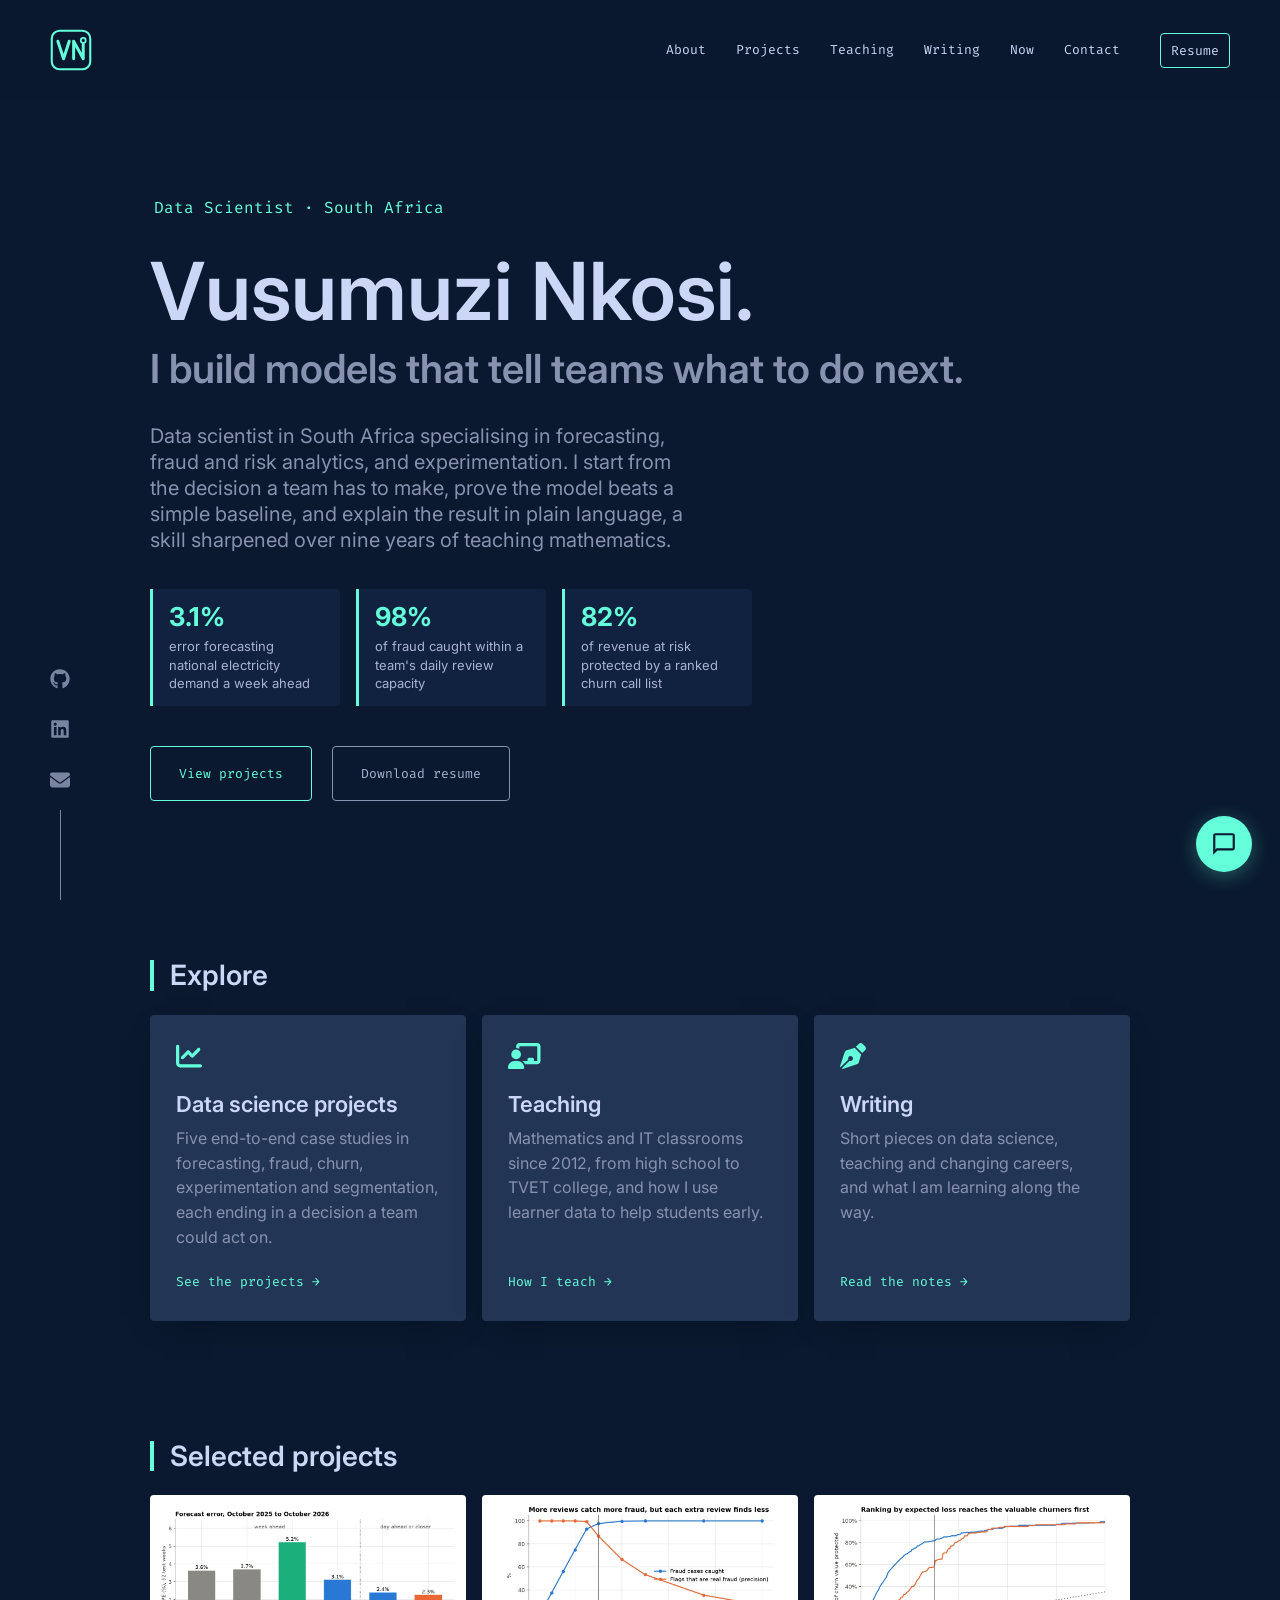
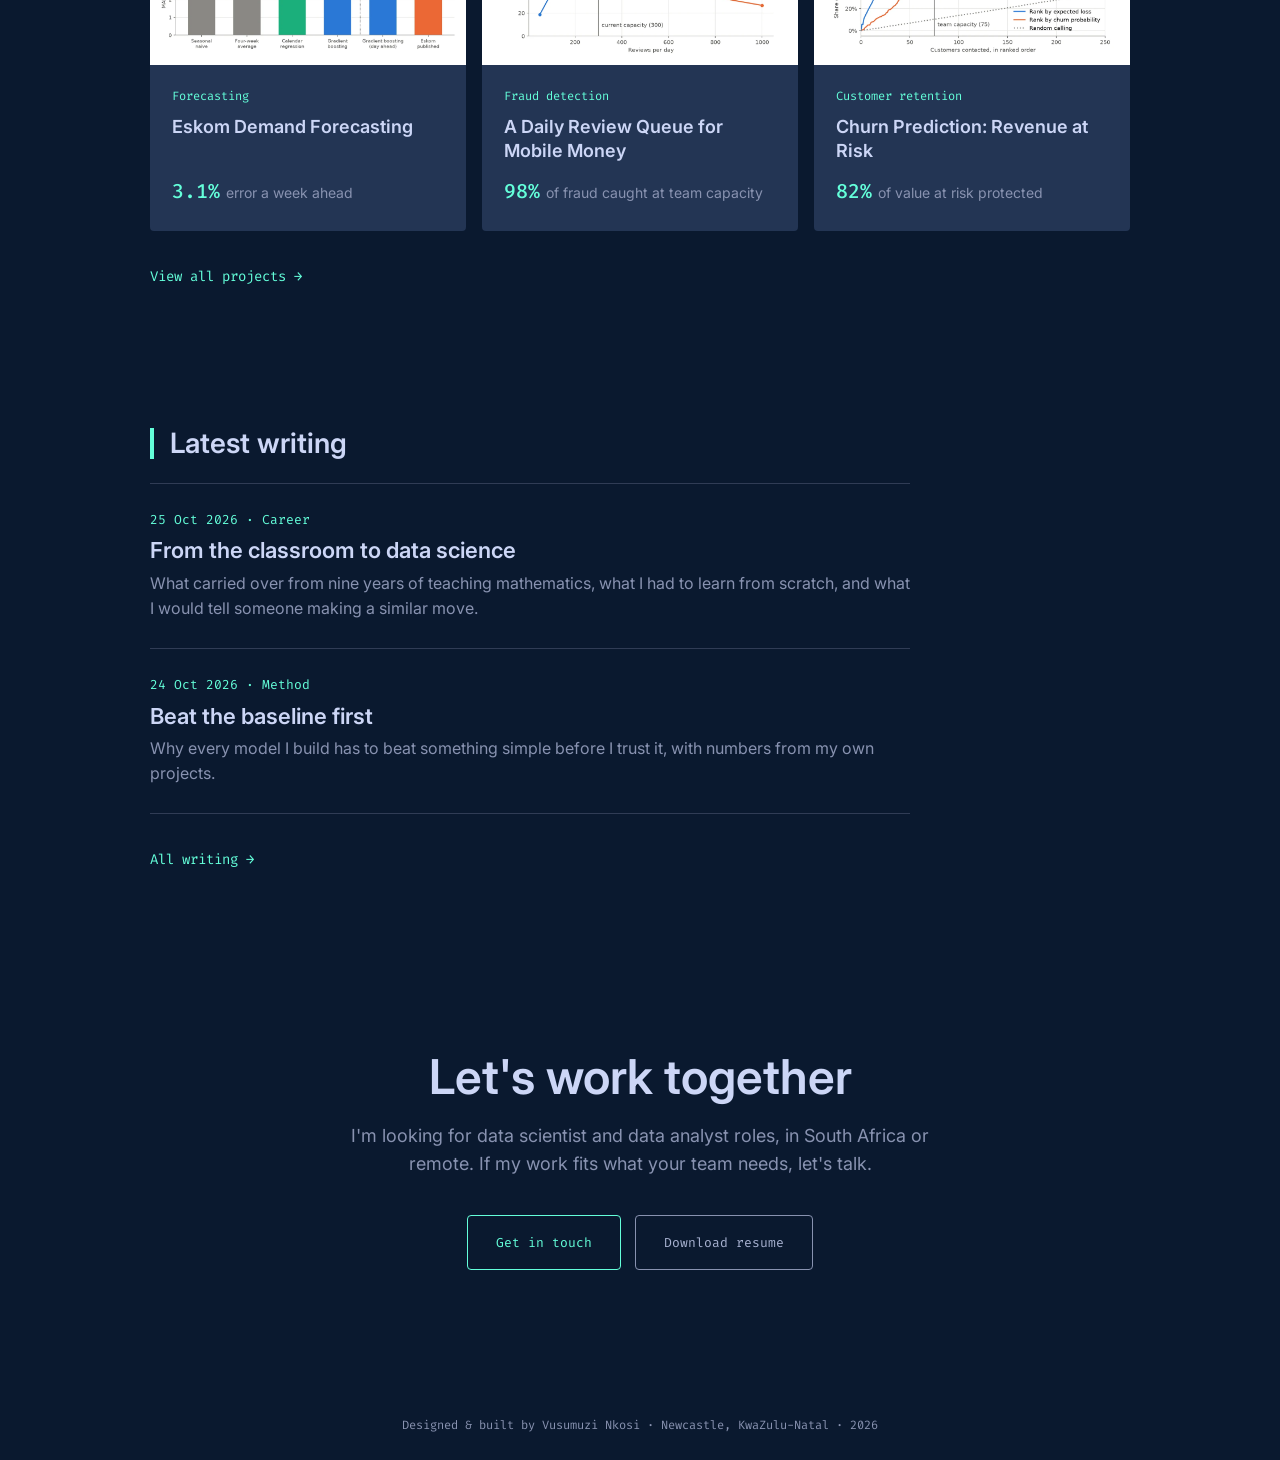
==== commit 806bc2eb: "Replace icon font with inline icons, improve keyboard focus, add reply time - Swap the Font Awesome " ====
--- a/index.html
+++ b/index.html
@@ -65,19 +65,18 @@
     <link rel="preconnect" href="https://fonts.googleapis.com">
     <link rel="preconnect" href="https://fonts.gstatic.com" crossorigin>
     <link href="https://fonts.googleapis.com/css2?family=Fira+Code:wght@300;400;500;600&family=Inter:wght@300;400;500;600;700&display=swap" rel="stylesheet">
-    <link rel="stylesheet" href="https://cdnjs.cloudflare.com/ajax/libs/font-awesome/6.4.2/css/all.min.css">
     <link rel="stylesheet" href="assets/css/style.css?v=20261024f">
-    <link rel="stylesheet" href="assets/css/site.css?v=20261025a">
-    <link rel="stylesheet" href="chatbot/chatbot.css?v=20261024f">
+    <link rel="stylesheet" href="assets/css/site.css?v=20261025b">
+    <link rel="stylesheet" href="chatbot/chatbot.css?v=20261025b">
 </head>
 <body>
     <a class="skip-link" href="#main">Skip to content</a>
 
     <div class="social-links-fixed">
         <ul>
-            <li><a href="https://github.com/vusumuzinkosi" target="_blank" rel="noopener" aria-label="GitHub"><i class="fab fa-github"></i></a></li>
-            <li><a href="https://www.linkedin.com/in/vusumuzinkosi/" target="_blank" rel="noopener" aria-label="LinkedIn"><i class="fab fa-linkedin"></i></a></li>
-            <li><a href="mailto:vusizwe@rocketmail.com" aria-label="Email"><i class="fas fa-envelope"></i></a></li>
+            <li><a href="https://github.com/vusumuzinkosi" target="_blank" rel="noopener" aria-label="GitHub"><i class="icon icon-github" aria-hidden="true"><svg viewBox="0 0 496 512" width="0.9688em" height="1em" aria-hidden="true" focusable="false"><path d="M165.9 397.4c0 2-2.3 3.6-5.2 3.6-3.3.3-5.6-1.3-5.6-3.6 0-2 2.3-3.6 5.2-3.6 3-.3 5.6 1.3 5.6 3.6zm-31.1-4.5c-.7 2 1.3 4.3 4.3 4.9 2.6 1 5.6 0 6.2-2s-1.3-4.3-4.3-5.2c-2.6-.7-5.5.3-6.2 2.3zm44.2-1.7c-2.9.7-4.9 2.6-4.6 4.9.3 2 2.9 3.3 5.9 2.6 2.9-.7 4.9-2.6 4.6-4.6-.3-1.9-3-3.2-5.9-2.9zM244.8 8C106.1 8 0 113.3 0 252c0 110.9 69.8 205.8 169.5 239.2 12.8 2.3 17.3-5.6 17.3-12.1 0-6.2-.3-40.4-.3-61.4 0 0-70 15-84.7-29.8 0 0-11.4-29.1-27.8-36.6 0 0-22.9-15.7 1.6-15.4 0 0 24.9 2 38.6 25.8 21.9 38.6 58.6 27.5 72.9 20.9 2.3-16 8.8-27.1 16-33.7-55.9-6.2-112.3-14.3-112.3-110.5 0-27.5 7.6-41.3 23.6-58.9-2.6-6.5-11.1-33.3 2.6-67.9 20.9-6.5 69 27 69 27 20-5.6 41.5-8.5 62.8-8.5s42.8 2.9 62.8 8.5c0 0 48.1-33.6 69-27 13.7 34.7 5.2 61.4 2.6 67.9 16 17.7 25.8 31.5 25.8 58.9 0 96.5-58.9 104.2-114.8 110.5 9.2 7.9 17 22.9 17 46.4 0 33.7-.3 75.4-.3 83.6 0 6.5 4.6 14.4 17.3 12.1C428.2 457.8 496 362.9 496 252 496 113.3 383.5 8 244.8 8zM97.2 352.9c-1.3 1-1 3.3.7 5.2 1.6 1.6 3.9 2.3 5.2 1 1.3-1 1-3.3-.7-5.2-1.6-1.6-3.9-2.3-5.2-1zm-10.8-8.1c-.7 1.3.3 2.9 2.3 3.9 1.6 1 3.6.7 4.3-.7.7-1.3-.3-2.9-2.3-3.9-2-.6-3.6-.3-4.3.7zm32.4 35.6c-1.6 1.3-1 4.3 1.3 6.2 2.3 2.3 5.2 2.6 6.5 1 1.3-1.3.7-4.3-1.3-6.2-2.2-2.3-5.2-2.6-6.5-1zm-11.4-14.7c-1.6 1-1.6 3.6 0 5.9 1.6 2.3 4.3 3.3 5.6 2.3 1.6-1.3 1.6-3.9 0-6.2-1.4-2.3-4-3.3-5.6-2z"/></svg></i></a></li>
+            <li><a href="https://www.linkedin.com/in/vusumuzinkosi/" target="_blank" rel="noopener" aria-label="LinkedIn"><i class="icon icon-linkedin" aria-hidden="true"><svg viewBox="0 0 448 512" width="0.875em" height="1em" aria-hidden="true" focusable="false"><path d="M416 32H31.9C14.3 32 0 46.5 0 64.3v383.4C0 465.5 14.3 480 31.9 480H416c17.6 0 32-14.5 32-32.3V64.3c0-17.8-14.4-32.3-32-32.3zM135.4 416H69V202.2h66.5V416zm-33.2-243c-21.3 0-38.5-17.3-38.5-38.5S80.9 96 102.2 96c21.2 0 38.5 17.3 38.5 38.5 0 21.3-17.2 38.5-38.5 38.5zm282.1 243h-66.4V312c0-24.8-.5-56.7-34.5-56.7-34.6 0-39.9 27-39.9 54.9V416h-66.4V202.2h63.7v29.2h.9c8.9-16.8 30.6-34.5 62.9-34.5 67.2 0 79.7 44.3 79.7 101.9V416z"/></svg></i></a></li>
+            <li><a href="mailto:vusizwe@rocketmail.com" aria-label="Email"><i class="icon icon-envelope" aria-hidden="true"><svg viewBox="0 0 512 512" width="1em" height="1em" aria-hidden="true" focusable="false"><path d="M48 64C21.5 64 0 85.5 0 112c0 15.1 7.1 29.3 19.2 38.4L236.8 313.6c11.4 8.5 27 8.5 38.4 0L492.8 150.4c12.1-9.1 19.2-23.3 19.2-38.4c0-26.5-21.5-48-48-48H48zM0 176V384c0 35.3 28.7 64 64 64H448c35.3 0 64-28.7 64-64V176L294.4 339.2c-22.8 17.1-54 17.1-76.8 0L0 176z"/></svg></i></a></li>
         </ul>
     </div>
 
@@ -96,7 +95,7 @@
                     <li><a href="now.html">Now</a></li>
                     <li><a href="contact.html">Contact</a></li>
                 </ol>
-                <a href="assets/Vusumuzi_Nkosi_Resume.pdf?v=20261024h" target="_blank" rel="noopener" class="nav-cv-button">Resume</a>
+                <a href="assets/Vusumuzi_Nkosi_Resume.pdf?v=20261024h" target="_blank" rel="noopener" class="nav-cv-button" data-goatcounter-click="resume-download">Resume</a>
             </div>
         </nav>
     </header>
@@ -120,7 +119,7 @@
                     <li><strong>82%</strong><span>of revenue at risk protected by a ranked churn call list</span></li>
                 </ul>
                 <a href="projects/" class="cta-button">View projects</a>
-                <a href="assets/Vusumuzi_Nkosi_Resume.pdf?v=20261024h" class="cta-button cta-secondary" target="_blank" rel="noopener">Download resume</a>
+                <a href="assets/Vusumuzi_Nkosi_Resume.pdf?v=20261024h" class="cta-button cta-secondary" target="_blank" rel="noopener" data-goatcounter-click="resume-download">Download resume</a>
             </div>
         </section>
 
@@ -128,19 +127,19 @@
             <h2 class="section-heading" id="explore-h">Explore</h2>
             <ul class="explore-grid">
                 <li><a class="explore-card" href="projects/">
-                    <i class="fas fa-chart-line" aria-hidden="true"></i>
+                    <i class="icon icon-chart-line" aria-hidden="true"><svg viewBox="0 0 512 512" width="1em" height="1em" aria-hidden="true" focusable="false"><path d="M64 64c0-17.7-14.3-32-32-32S0 46.3 0 64V400c0 44.2 35.8 80 80 80H480c17.7 0 32-14.3 32-32s-14.3-32-32-32H80c-8.8 0-16-7.2-16-16V64zm406.6 86.6c12.5-12.5 12.5-32.8 0-45.3s-32.8-12.5-45.3 0L320 210.7l-57.4-57.4c-12.5-12.5-32.8-12.5-45.3 0l-112 112c-12.5 12.5-12.5 32.8 0 45.3s32.8 12.5 45.3 0L240 221.3l57.4 57.4c12.5 12.5 32.8 12.5 45.3 0l128-128z"/></svg></i>
                     <h3>Data science projects</h3>
                     <p>Five end-to-end case studies in forecasting, fraud, churn, experimentation and segmentation, each ending in a decision a team could act on.</p>
                     <span class="card-link">See the projects &rarr;</span>
                 </a></li>
                 <li><a class="explore-card" href="teaching.html">
-                    <i class="fas fa-chalkboard-teacher" aria-hidden="true"></i>
+                    <i class="icon icon-chalkboard-teacher" aria-hidden="true"><svg viewBox="0 0 640 512" width="1.25em" height="1em" aria-hidden="true" focusable="false"><path d="M160 64c0-35.3 28.7-64 64-64H576c35.3 0 64 28.7 64 64V352c0 35.3-28.7 64-64 64H336.8c-11.8-25.5-29.9-47.5-52.4-64H384V320c0-17.7 14.3-32 32-32h64c17.7 0 32 14.3 32 32v32h64V64L224 64v49.1C205.2 102.2 183.3 96 160 96V64zm0 64a96 96 0 1 1 0 192 96 96 0 1 1 0-192zM133.3 352h53.3C260.3 352 320 411.7 320 485.3c0 14.7-11.9 26.7-26.7 26.7H26.7C11.9 512 0 500.1 0 485.3C0 411.7 59.7 352 133.3 352z"/></svg></i>
                     <h3>Teaching</h3>
                     <p>Mathematics and IT classrooms since 2012, from high school to TVET college, and how I use learner data to help students early.</p>
                     <span class="card-link">How I teach &rarr;</span>
                 </a></li>
                 <li><a class="explore-card" href="writing/">
-                    <i class="fas fa-pen-nib" aria-hidden="true"></i>
+                    <i class="icon icon-pen-nib" aria-hidden="true"><svg viewBox="0 0 512 512" width="1em" height="1em" aria-hidden="true" focusable="false"><path d="M368.4 18.3L312.7 74.1 437.9 199.3l55.7-55.7c21.9-21.9 21.9-57.3 0-79.2L447.6 18.3c-21.9-21.9-57.3-21.9-79.2 0zM288 94.6l-9.2 2.8L134.7 140.6c-19.9 6-35.7 21.2-42.3 41L3.8 445.8c-3.8 11.3-1 23.9 7.3 32.4L164.7 324.7c-3-6.3-4.7-13.3-4.7-20.7c0-26.5 21.5-48 48-48s48 21.5 48 48s-21.5 48-48 48c-7.4 0-14.4-1.7-20.7-4.7L33.7 500.9c8.6 8.3 21.1 11.2 32.4 7.3l264.3-88.6c19.7-6.6 35-22.4 41-42.3l43.2-144.1 2.8-9.2L288 94.6z"/></svg></i>
                     <h3>Writing</h3>
                     <p>Short pieces on data science, teaching and changing careers, and what I am learning along the way.</p>
                     <span class="card-link">Read the notes &rarr;</span>
@@ -201,7 +200,7 @@
             <p>I'm looking for data scientist and data analyst roles, in South Africa or remote. If my work fits what your team needs, let's talk.</p>
             <div class="button-row">
                 <a class="cta-button" href="contact.html">Get in touch</a>
-                <a class="cta-button cta-secondary" href="assets/Vusumuzi_Nkosi_Resume.pdf?v=20261024h" target="_blank" rel="noopener">Download resume</a>
+                <a class="cta-button cta-secondary" href="assets/Vusumuzi_Nkosi_Resume.pdf?v=20261024h" target="_blank" rel="noopener" data-goatcounter-click="resume-download">Download resume</a>
             </div>
         </section>
     </main>
@@ -209,9 +208,9 @@
     <footer class="footer">
         <div class="footer-social">
             <ul>
-                <li><a href="https://github.com/vusumuzinkosi" target="_blank" rel="noopener" aria-label="GitHub"><i class="fab fa-github"></i></a></li>
-                <li><a href="https://www.linkedin.com/in/vusumuzinkosi/" target="_blank" rel="noopener" aria-label="LinkedIn"><i class="fab fa-linkedin"></i></a></li>
-                <li><a href="mailto:vusizwe@rocketmail.com" aria-label="Email"><i class="fas fa-envelope"></i></a></li>
+                <li><a href="https://github.com/vusumuzinkosi" target="_blank" rel="noopener" aria-label="GitHub"><i class="icon icon-github" aria-hidden="true"><svg viewBox="0 0 496 512" width="0.9688em" height="1em" aria-hidden="true" focusable="false"><path d="M165.9 397.4c0 2-2.3 3.6-5.2 3.6-3.3.3-5.6-1.3-5.6-3.6 0-2 2.3-3.6 5.2-3.6 3-.3 5.6 1.3 5.6 3.6zm-31.1-4.5c-.7 2 1.3 4.3 4.3 4.9 2.6 1 5.6 0 6.2-2s-1.3-4.3-4.3-5.2c-2.6-.7-5.5.3-6.2 2.3zm44.2-1.7c-2.9.7-4.9 2.6-4.6 4.9.3 2 2.9 3.3 5.9 2.6 2.9-.7 4.9-2.6 4.6-4.6-.3-1.9-3-3.2-5.9-2.9zM244.8 8C106.1 8 0 113.3 0 252c0 110.9 69.8 205.8 169.5 239.2 12.8 2.3 17.3-5.6 17.3-12.1 0-6.2-.3-40.4-.3-61.4 0 0-70 15-84.7-29.8 0 0-11.4-29.1-27.8-36.6 0 0-22.9-15.7 1.6-15.4 0 0 24.9 2 38.6 25.8 21.9 38.6 58.6 27.5 72.9 20.9 2.3-16 8.8-27.1 16-33.7-55.9-6.2-112.3-14.3-112.3-110.5 0-27.5 7.6-41.3 23.6-58.9-2.6-6.5-11.1-33.3 2.6-67.9 20.9-6.5 69 27 69 27 20-5.6 41.5-8.5 62.8-8.5s42.8 2.9 62.8 8.5c0 0 48.1-33.6 69-27 13.7 34.7 5.2 61.4 2.6 67.9 16 17.7 25.8 31.5 25.8 58.9 0 96.5-58.9 104.2-114.8 110.5 9.2 7.9 17 22.9 17 46.4 0 33.7-.3 75.4-.3 83.6 0 6.5 4.6 14.4 17.3 12.1C428.2 457.8 496 362.9 496 252 496 113.3 383.5 8 244.8 8zM97.2 352.9c-1.3 1-1 3.3.7 5.2 1.6 1.6 3.9 2.3 5.2 1 1.3-1 1-3.3-.7-5.2-1.6-1.6-3.9-2.3-5.2-1zm-10.8-8.1c-.7 1.3.3 2.9 2.3 3.9 1.6 1 3.6.7 4.3-.7.7-1.3-.3-2.9-2.3-3.9-2-.6-3.6-.3-4.3.7zm32.4 35.6c-1.6 1.3-1 4.3 1.3 6.2 2.3 2.3 5.2 2.6 6.5 1 1.3-1.3.7-4.3-1.3-6.2-2.2-2.3-5.2-2.6-6.5-1zm-11.4-14.7c-1.6 1-1.6 3.6 0 5.9 1.6 2.3 4.3 3.3 5.6 2.3 1.6-1.3 1.6-3.9 0-6.2-1.4-2.3-4-3.3-5.6-2z"/></svg></i></a></li>
+                <li><a href="https://www.linkedin.com/in/vusumuzinkosi/" target="_blank" rel="noopener" aria-label="LinkedIn"><i class="icon icon-linkedin" aria-hidden="true"><svg viewBox="0 0 448 512" width="0.875em" height="1em" aria-hidden="true" focusable="false"><path d="M416 32H31.9C14.3 32 0 46.5 0 64.3v383.4C0 465.5 14.3 480 31.9 480H416c17.6 0 32-14.5 32-32.3V64.3c0-17.8-14.4-32.3-32-32.3zM135.4 416H69V202.2h66.5V416zm-33.2-243c-21.3 0-38.5-17.3-38.5-38.5S80.9 96 102.2 96c21.2 0 38.5 17.3 38.5 38.5 0 21.3-17.2 38.5-38.5 38.5zm282.1 243h-66.4V312c0-24.8-.5-56.7-34.5-56.7-34.6 0-39.9 27-39.9 54.9V416h-66.4V202.2h63.7v29.2h.9c8.9-16.8 30.6-34.5 62.9-34.5 67.2 0 79.7 44.3 79.7 101.9V416z"/></svg></i></a></li>
+                <li><a href="mailto:vusizwe@rocketmail.com" aria-label="Email"><i class="icon icon-envelope" aria-hidden="true"><svg viewBox="0 0 512 512" width="1em" height="1em" aria-hidden="true" focusable="false"><path d="M48 64C21.5 64 0 85.5 0 112c0 15.1 7.1 29.3 19.2 38.4L236.8 313.6c11.4 8.5 27 8.5 38.4 0L492.8 150.4c12.1-9.1 19.2-23.3 19.2-38.4c0-26.5-21.5-48-48-48H48zM0 176V384c0 35.3 28.7 64 64 64H448c35.3 0 64-28.7 64-64V176L294.4 339.2c-22.8 17.1-54 17.1-76.8 0L0 176z"/></svg></i></a></li>
             </ul>
         </div>
         <div class="footer-content">
@@ -220,8 +219,8 @@
     </footer>
 
     <script src="assets/js/main.js?v=20261024f"></script>
-    <script src="assets/js/site.js?v=20261024f"></script>
-    <script src="chatbot/chatbot.js?v=20261024f" defer></script>
+    <script src="assets/js/site.js?v=20261025b"></script>
+    <script src="chatbot/chatbot.js?v=20261025b" defer></script>
     <!-- Visitor statistics: GoatCounter (no cookies) -->
     <script data-goatcounter="https://vusumuzinkosi.goatcounter.com/count" async src="https://gc.zgo.at/count.js"></script>
 </body>
--- a/assets/css/site.css
+++ b/assets/css/site.css
@@ -832,3 +832,28 @@
   border-color: var(--green);
   color: var(--green);
 }
+
+/* Inline SVG icons (replace the Font Awesome web font) */
+.icon {
+  display: inline-block;
+  line-height: 1;
+  font-style: normal;
+}
+.icon svg {
+  display: inline-block;
+  height: 1em;
+  overflow: visible;
+  fill: currentColor;
+  vertical-align: -0.125em;
+}
+
+/* Keyboard focus: every link and button shows the same dashed outline.
+   Some older rules remove the outline on :focus; this brings it back for
+   keyboard users only (mouse clicks do not trigger :focus-visible). */
+a:focus-visible,
+button:focus-visible,
+summary:focus-visible,
+[tabindex]:focus-visible {
+  outline: 2px dashed var(--green) !important;
+  outline-offset: 3px;
+}
--- a/chatbot/chatbot.css
+++ b/chatbot/chatbot.css
@@ -54,7 +54,8 @@
   opacity: 0;
   transform: translateY(20px) scale(0.95);
   pointer-events: none;
-  transition: all 0.3s cubic-bezier(0.645, 0.045, 0.355, 1);
+  visibility: hidden; /* keeps the closed window out of the keyboard Tab order */
+  transition: all 0.3s cubic-bezier(0.645, 0.045, 0.355, 1), visibility 0s linear 0.3s;
   font-family: "Inter", "SF Pro Text", -apple-system, system-ui, sans-serif;
 }
 
@@ -62,6 +63,8 @@
   opacity: 1;
   transform: translateY(0) scale(1);
   pointer-events: all;
+  visibility: visible;
+  transition-delay: 0s;
 }
 
 /* Header */
